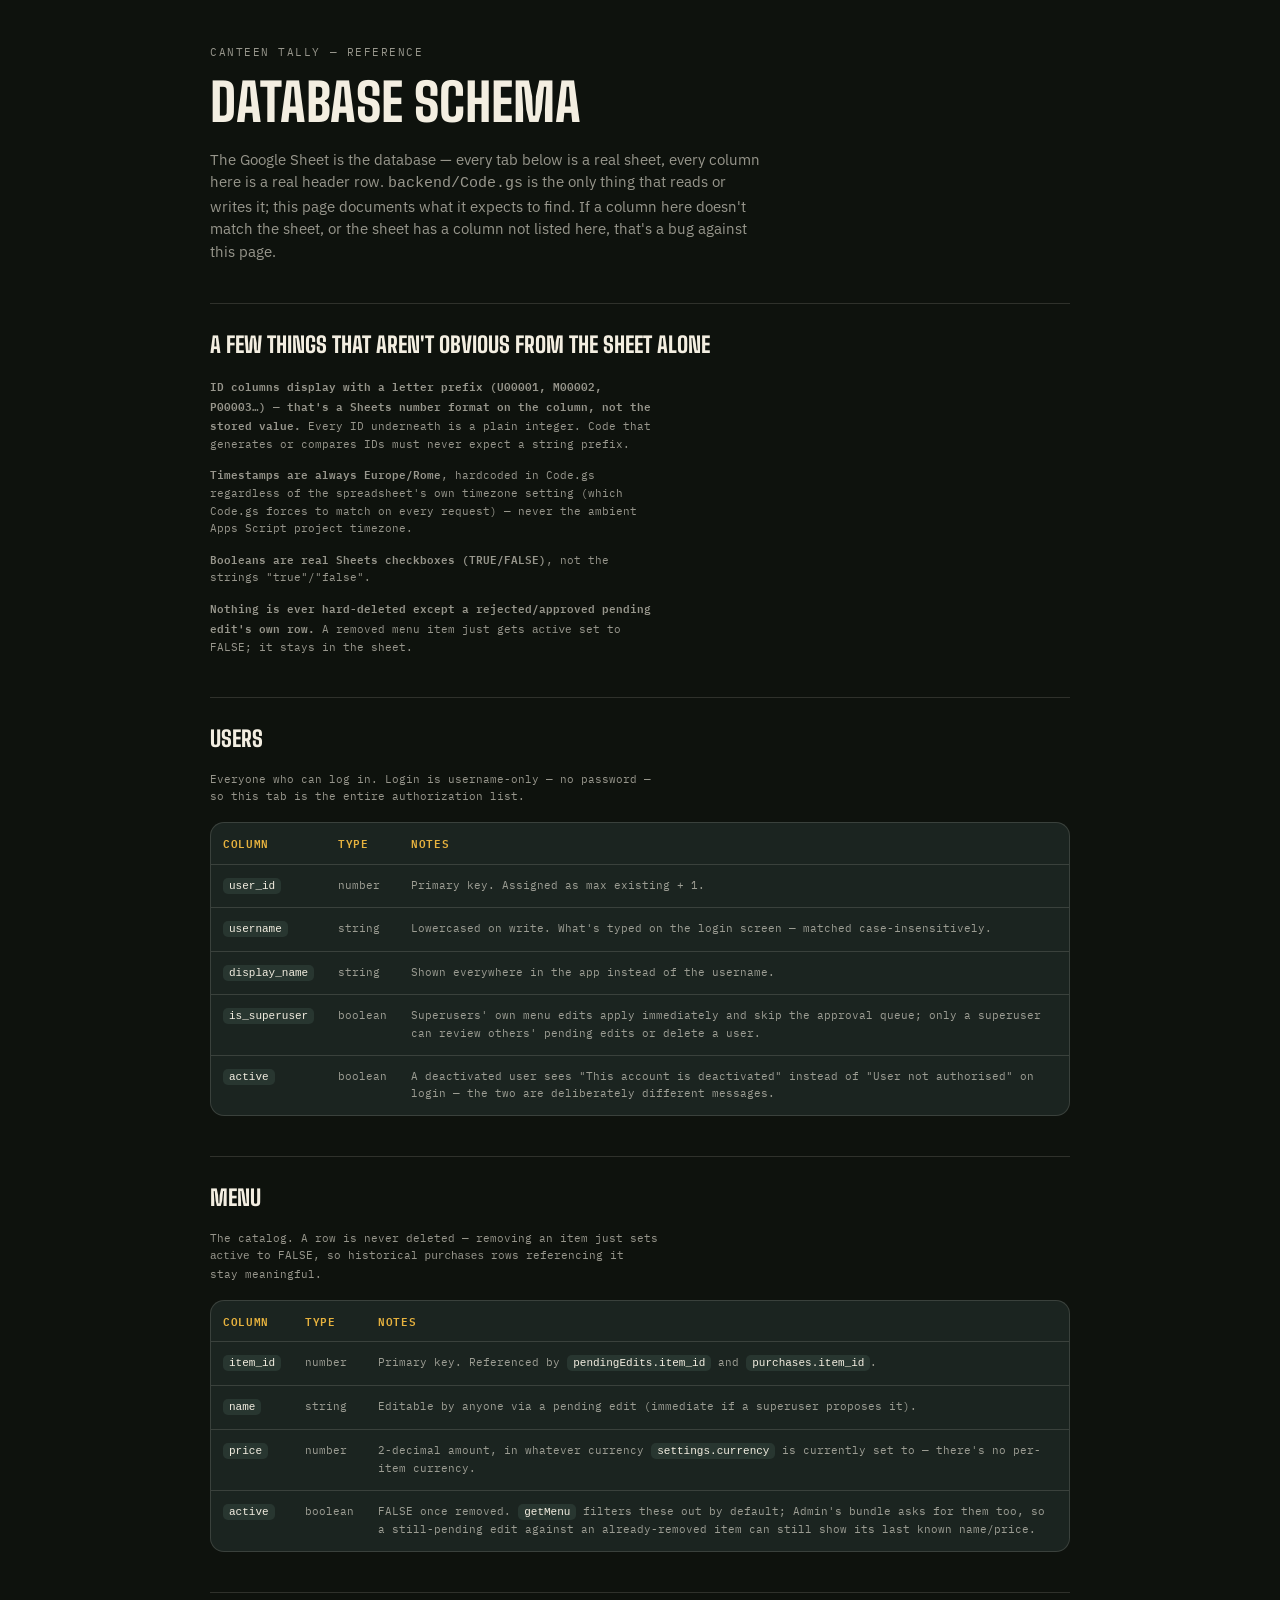
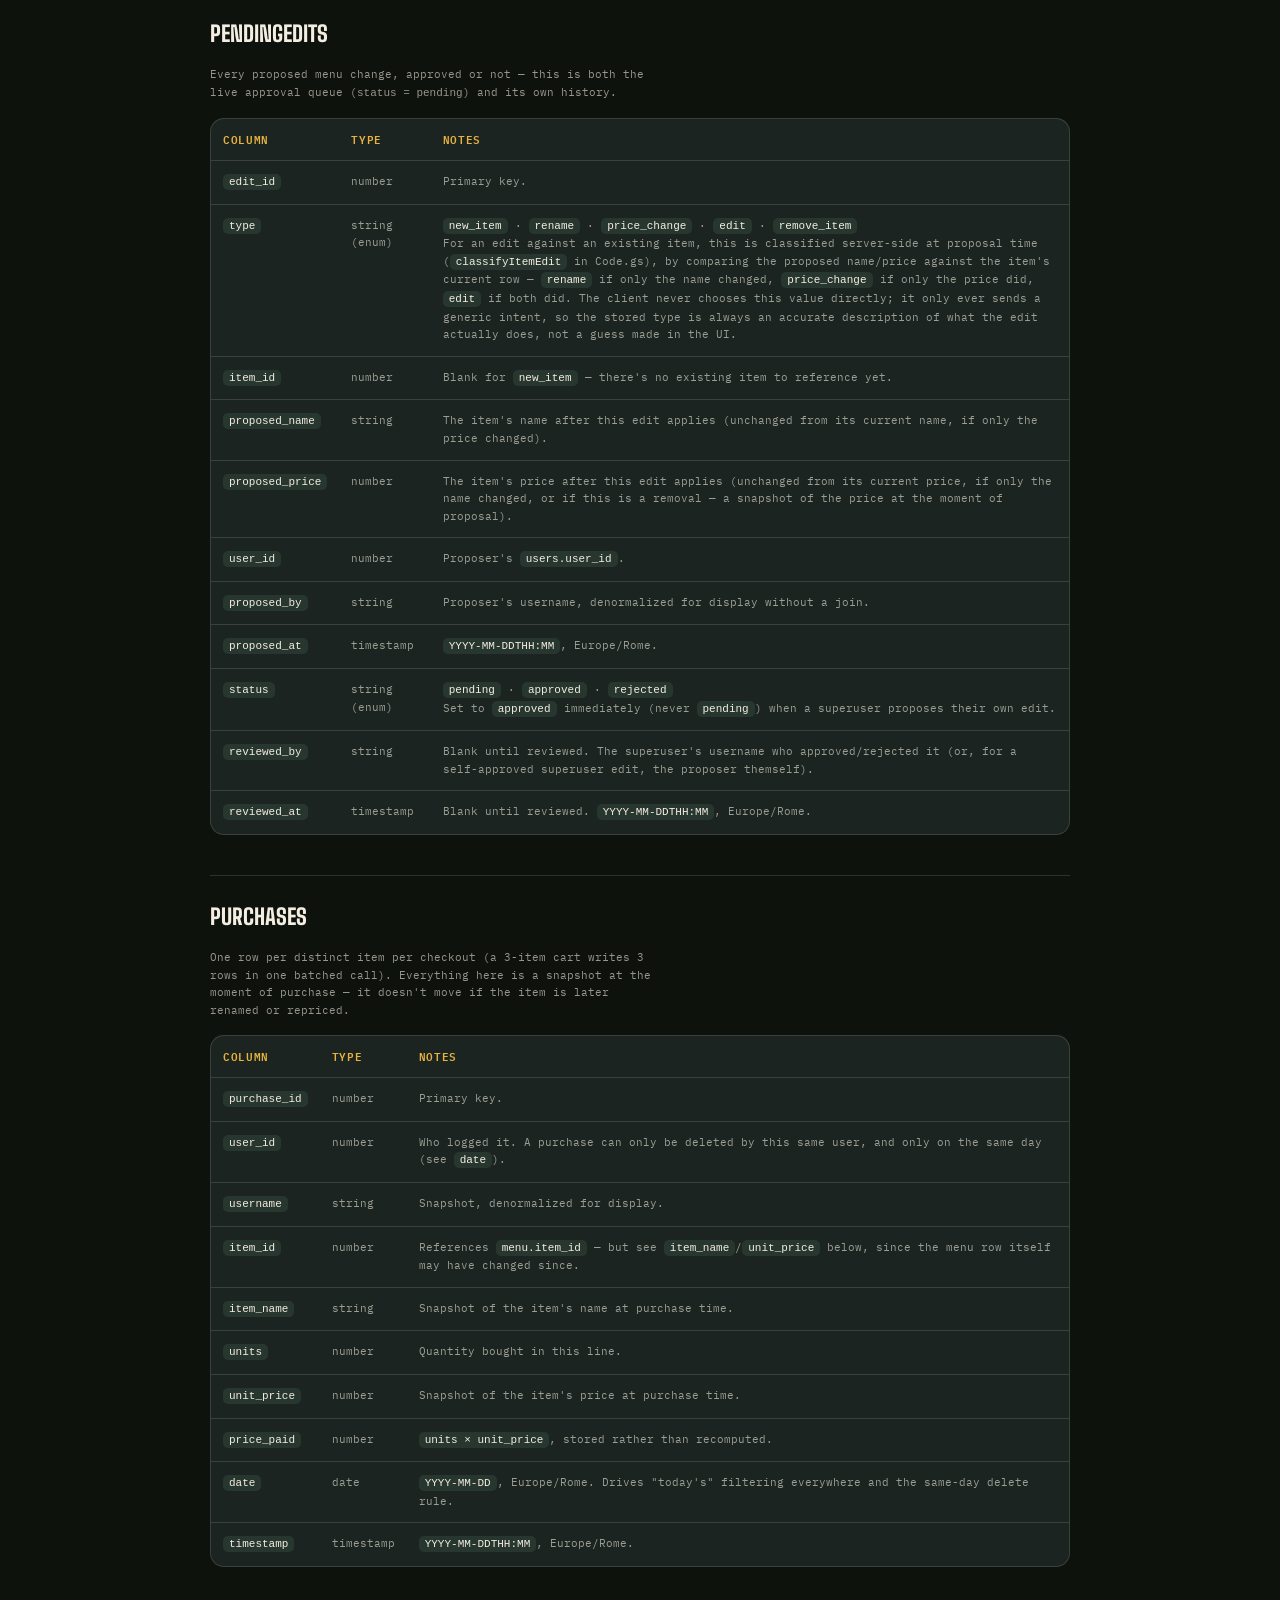
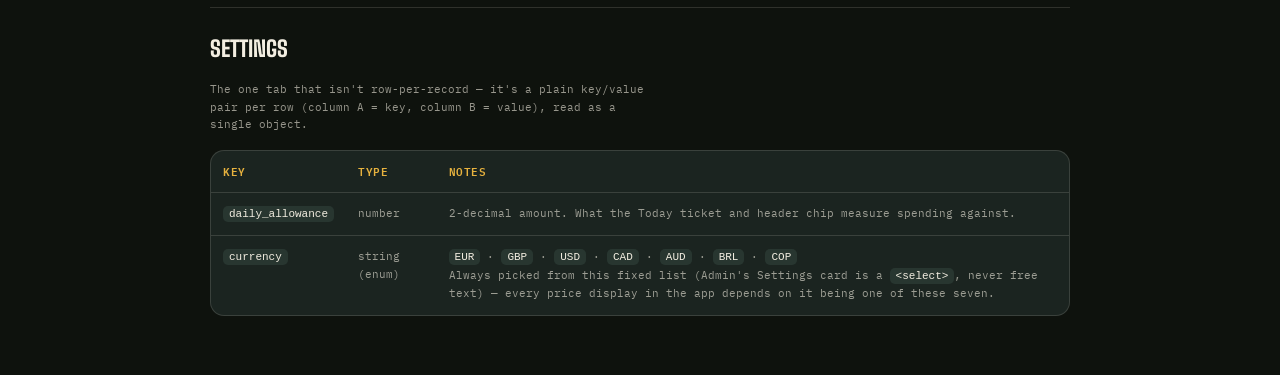
==== db-schema.html @ 147aad0f "Accurate edit type at the source, plain-text categories, DB schema doc The sheet's pendingEdits.type" ====
<!doctype html>
<html lang="en">
<head>
  <meta charset="utf-8" />
  <meta name="viewport" content="width=device-width, initial-scale=1" />
  <title>Canteen Tally — Database Schema</title>
  <link rel="stylesheet" href="css/tokens.css" />
  <link rel="stylesheet" href="css/base.css" />
  <link rel="stylesheet" href="css/components.css" />
  <link rel="stylesheet" href="css/layout.css" />
  <link rel="stylesheet" href="css/styleguide.css" />
</head>
<body>
  <main class="sg-page">

    <div class="sg-intro">
      <span class="sg-eyebrow">Canteen Tally — reference</span>
      <h1>Database schema</h1>
      <p>
        The Google Sheet is the database — every tab below is a real sheet, every column here is a
        real header row. <code>backend/Code.gs</code> is the only thing that reads or writes it; this
        page documents what it expects to find. If a column here doesn't match the sheet, or the sheet
        has a column not listed here, that's a bug against this page.
      </p>
    </div>

    <section class="sg-section">
      <h2 class="sg-section__title">A few things that aren't obvious from the sheet alone</h2>
      <div class="sg-block">
        <p class="sg-block__note">
          <strong>ID columns display with a letter prefix (U00001, M00002, P00003…) — that's a Sheets
          number format on the column, not the stored value.</strong> Every ID underneath is a plain
          integer. Code that generates or compares IDs must never expect a string prefix.
        </p>
        <p class="sg-block__note">
          <strong>Timestamps are always Europe/Rome</strong>, hardcoded in Code.gs regardless of the
          spreadsheet's own timezone setting (which Code.gs forces to match on every request) — never
          the ambient Apps Script project timezone.
        </p>
        <p class="sg-block__note">
          <strong>Booleans are real Sheets checkboxes (TRUE/FALSE)</strong>, not the strings "true"/"false".
        </p>
        <p class="sg-block__note">
          <strong>Nothing is ever hard-deleted except a rejected/approved pending edit's own row.</strong>
          A removed menu item just gets <code>active</code> set to FALSE; it stays in the sheet.
        </p>
      </div>
    </section>

    <!-- ===================== USERS ===================== -->
    <section class="sg-section">
      <h2 class="sg-section__title">users</h2>
      <p class="sg-block__note">Everyone who can log in. Login is username-only — no password — so this tab is the entire authorization list.</p>
      <div class="sg-demo sg-demo--flush">
        <table class="sg-table">
          <thead>
            <tr><th>Column</th><th>Type</th><th>Notes</th></tr>
          </thead>
          <tbody>
            <tr><td><code>user_id</code></td><td>number</td><td>Primary key. Assigned as max existing + 1.</td></tr>
            <tr><td><code>username</code></td><td>string</td><td>Lowercased on write. What's typed on the login screen — matched case-insensitively.</td></tr>
            <tr><td><code>display_name</code></td><td>string</td><td>Shown everywhere in the app instead of the username.</td></tr>
            <tr><td><code>is_superuser</code></td><td>boolean</td><td>Superusers' own menu edits apply immediately and skip the approval queue; only a superuser can review others' pending edits or delete a user.</td></tr>
            <tr><td><code>active</code></td><td>boolean</td><td>A deactivated user sees "This account is deactivated" instead of "User not authorised" on login — the two are deliberately different messages.</td></tr>
          </tbody>
        </table>
      </div>
    </section>

    <!-- ===================== MENU ===================== -->
    <section class="sg-section">
      <h2 class="sg-section__title">menu</h2>
      <p class="sg-block__note">The catalog. A row is never deleted — removing an item just sets <code>active</code> to FALSE, so historical <code>purchases</code> rows referencing it stay meaningful.</p>
      <div class="sg-demo sg-demo--flush">
        <table class="sg-table">
          <thead>
            <tr><th>Column</th><th>Type</th><th>Notes</th></tr>
          </thead>
          <tbody>
            <tr><td><code>item_id</code></td><td>number</td><td>Primary key. Referenced by <code>pendingEdits.item_id</code> and <code>purchases.item_id</code>.</td></tr>
            <tr><td><code>name</code></td><td>string</td><td>Editable by anyone via a pending edit (immediate if a superuser proposes it).</td></tr>
            <tr><td><code>price</code></td><td>number</td><td>2-decimal amount, in whatever currency <code>settings.currency</code> is currently set to — there's no per-item currency.</td></tr>
            <tr><td><code>active</code></td><td>boolean</td><td>FALSE once removed. <code>getMenu</code> filters these out by default; Admin's bundle asks for them too, so a still-pending edit against an already-removed item can still show its last known name/price.</td></tr>
          </tbody>
        </table>
      </div>
    </section>

    <!-- ===================== PENDING EDITS ===================== -->
    <section class="sg-section">
      <h2 class="sg-section__title">pendingEdits</h2>
      <p class="sg-block__note">Every proposed menu change, approved or not — this is both the live approval queue (<code>status = pending</code>) and its own history.</p>
      <div class="sg-demo sg-demo--flush">
        <table class="sg-table">
          <thead>
            <tr><th>Column</th><th>Type</th><th>Notes</th></tr>
          </thead>
          <tbody>
            <tr><td><code>edit_id</code></td><td>number</td><td>Primary key.</td></tr>
            <tr>
              <td><code>type</code></td><td>string (enum)</td>
              <td>
                <code>new_item</code> · <code>rename</code> · <code>price_change</code> · <code>edit</code> · <code>remove_item</code><br>
                For an edit against an existing item, this is classified server-side at proposal time
                (<code>classifyItemEdit</code> in Code.gs), by comparing the proposed name/price against
                the item's current row — <code>rename</code> if only the name changed, <code>price_change</code>
                if only the price did, <code>edit</code> if both did. The client never chooses this value
                directly; it only ever sends a generic intent, so the stored type is always an accurate
                description of what the edit actually does, not a guess made in the UI.
              </td>
            </tr>
            <tr><td><code>item_id</code></td><td>number</td><td>Blank for <code>new_item</code> — there's no existing item to reference yet.</td></tr>
            <tr><td><code>proposed_name</code></td><td>string</td><td>The item's name after this edit applies (unchanged from its current name, if only the price changed).</td></tr>
            <tr><td><code>proposed_price</code></td><td>number</td><td>The item's price after this edit applies (unchanged from its current price, if only the name changed, or if this is a removal — a snapshot of the price at the moment of proposal).</td></tr>
            <tr><td><code>user_id</code></td><td>number</td><td>Proposer's <code>users.user_id</code>.</td></tr>
            <tr><td><code>proposed_by</code></td><td>string</td><td>Proposer's username, denormalized for display without a join.</td></tr>
            <tr><td><code>proposed_at</code></td><td>timestamp</td><td><code>YYYY-MM-DDTHH:MM</code>, Europe/Rome.</td></tr>
            <tr>
              <td><code>status</code></td><td>string (enum)</td>
              <td><code>pending</code> · <code>approved</code> · <code>rejected</code><br>Set to <code>approved</code> immediately (never <code>pending</code>) when a superuser proposes their own edit.</td>
            </tr>
            <tr><td><code>reviewed_by</code></td><td>string</td><td>Blank until reviewed. The superuser's username who approved/rejected it (or, for a self-approved superuser edit, the proposer themself).</td></tr>
            <tr><td><code>reviewed_at</code></td><td>timestamp</td><td>Blank until reviewed. <code>YYYY-MM-DDTHH:MM</code>, Europe/Rome.</td></tr>
          </tbody>
        </table>
      </div>
    </section>

    <!-- ===================== PURCHASES ===================== -->
    <section class="sg-section">
      <h2 class="sg-section__title">purchases</h2>
      <p class="sg-block__note">One row per distinct item per checkout (a 3-item cart writes 3 rows in one batched call). Everything here is a snapshot at the moment of purchase — it doesn't move if the item is later renamed or repriced.</p>
      <div class="sg-demo sg-demo--flush">
        <table class="sg-table">
          <thead>
            <tr><th>Column</th><th>Type</th><th>Notes</th></tr>
          </thead>
          <tbody>
            <tr><td><code>purchase_id</code></td><td>number</td><td>Primary key.</td></tr>
            <tr><td><code>user_id</code></td><td>number</td><td>Who logged it. A purchase can only be deleted by this same user, and only on the same day (see <code>date</code>).</td></tr>
            <tr><td><code>username</code></td><td>string</td><td>Snapshot, denormalized for display.</td></tr>
            <tr><td><code>item_id</code></td><td>number</td><td>References <code>menu.item_id</code> — but see <code>item_name</code>/<code>unit_price</code> below, since the menu row itself may have changed since.</td></tr>
            <tr><td><code>item_name</code></td><td>string</td><td>Snapshot of the item's name at purchase time.</td></tr>
            <tr><td><code>units</code></td><td>number</td><td>Quantity bought in this line.</td></tr>
            <tr><td><code>unit_price</code></td><td>number</td><td>Snapshot of the item's price at purchase time.</td></tr>
            <tr><td><code>price_paid</code></td><td>number</td><td><code>units × unit_price</code>, stored rather than recomputed.</td></tr>
            <tr><td><code>date</code></td><td>date</td><td><code>YYYY-MM-DD</code>, Europe/Rome. Drives "today's" filtering everywhere and the same-day delete rule.</td></tr>
            <tr><td><code>timestamp</code></td><td>timestamp</td><td><code>YYYY-MM-DDTHH:MM</code>, Europe/Rome.</td></tr>
          </tbody>
        </table>
      </div>
    </section>

    <!-- ===================== SETTINGS ===================== -->
    <section class="sg-section">
      <h2 class="sg-section__title">settings</h2>
      <p class="sg-block__note">The one tab that isn't row-per-record — it's a plain key/value pair per row (column A = key, column B = value), read as a single object.</p>
      <div class="sg-demo sg-demo--flush">
        <table class="sg-table">
          <thead>
            <tr><th>Key</th><th>Type</th><th>Notes</th></tr>
          </thead>
          <tbody>
            <tr><td><code>daily_allowance</code></td><td>number</td><td>2-decimal amount. What the Today ticket and header chip measure spending against.</td></tr>
            <tr>
              <td><code>currency</code></td><td>string (enum)</td>
              <td><code>EUR</code> · <code>GBP</code> · <code>USD</code> · <code>CAD</code> · <code>AUD</code> · <code>BRL</code> · <code>COP</code><br>Always picked from this fixed list (Admin's Settings card is a <code>&lt;select&gt;</code>, never free text) — every price display in the app depends on it being one of these seven.</td>
            </tr>
          </tbody>
        </table>
      </div>
    </section>

  </main>
</body>
</html>
---- css/tokens.css ----
/* ==========================================================================
   Design tokens — "canteen board" style direction.
   Every color, type role and spacing step used anywhere in the app is
   defined once here. Components consume tokens; they never hardcode values.
   ========================================================================== */

@font-face {
  font-family: "Big Shoulders";
  font-style: normal;
  font-weight: 800;
  font-display: swap;
  src: url("../assets/fonts/big-shoulders-800.woff2") format("woff2");
}

@font-face {
  font-family: "IBM Plex Sans";
  font-style: normal;
  font-weight: 400 700;
  font-display: swap;
  src: url("../assets/fonts/ibm-plex-sans-var.woff2") format("woff2");
}

@font-face {
  font-family: "IBM Plex Mono";
  font-style: normal;
  font-weight: 400;
  font-display: swap;
  src: url("../assets/fonts/ibm-plex-mono-400.woff2") format("woff2");
}

@font-face {
  font-family: "IBM Plex Mono";
  font-style: normal;
  font-weight: 500;
  font-display: swap;
  src: url("../assets/fonts/ibm-plex-mono-500.woff2") format("woff2");
}

@font-face {
  font-family: "IBM Plex Mono";
  font-style: normal;
  font-weight: 600;
  font-display: swap;
  src: url("../assets/fonts/ibm-plex-mono-600.woff2") format("woff2");
}

:root {
  /* ---- color: ground ---- */
  --color-backdrop: #0e120d;
  --color-ink: #1b2420;
  --color-ink-2: #212c26;
  --color-ink-3: #283630;
  --color-paper: #f3eee1;
  --color-paper-2: #e7dfcb;

  /* ---- color: accents ---- */
  --color-paprika: #d2622c;
  --color-paprika-strong: #e27a45;
  --color-mustard: #e7b23e;

  /* ---- color: semantic (state), independent of the brand accent ---- */
  --color-safe: #6f9962;
  --color-safe-strong: #86b476;
  --color-warning: #e7b23e;
  --color-critical: #c1402f;
  --color-critical-strong: #d75948;

  /* ---- color: text ---- */
  --color-text-hi: var(--color-paper);
  --color-text-lo: rgba(243, 238, 225, 0.6);
  --color-text-ink: #22291f;
  --color-text-ink-lo: rgba(34, 41, 31, 0.62);

  /* ---- color: lines ---- */
  --color-line: rgba(243, 238, 225, 0.14);
  --color-line-strong: rgba(243, 238, 225, 0.26);
  --color-line-ink: rgba(34, 41, 31, 0.22);

  /* ---- type ---- */
  --font-display: "Big Shoulders", "Arial Narrow", sans-serif;
  --font-body: "IBM Plex Sans", -apple-system, BlinkMacSystemFont, sans-serif;
  --font-mono: "IBM Plex Mono", "Courier New", monospace;

  --text-2xs: 11px;
  --text-xs: 12.5px;
  --text-sm: 13.5px;
  --text-base: 15px;
  --text-lg: 18px;
  --text-xl: 22px;
  --text-2xl: 32px;
  --text-3xl: clamp(40px, 11vw, 52px);

  /* ---- spacing ---- */
  --space-1: 4px;
  --space-2: 8px;
  --space-3: 12px;
  --space-4: 16px;
  --space-5: 20px;
  --space-6: 24px;
  --space-7: 32px;
  --space-8: 40px;

  /* ---- radius ---- */
  --radius-sm: 10px;
  --radius-md: 14px;
  --radius-lg: 20px;
  --radius-pill: 999px;

  /* ---- shadow ---- */
  --shadow-card: 0 14px 30px -18px rgba(0, 0, 0, 0.6);
  --shadow-sheet: 0 -12px 30px -12px rgba(0, 0, 0, 0.55);

  /* ---- motion ---- */
  --ease-standard: cubic-bezier(0.2, 0.7, 0.3, 1);
  --duration-fast: 120ms;
  --duration-base: 180ms;
}

@media (prefers-reduced-motion: reduce) {
  :root {
    --duration-fast: 0ms;
    --duration-base: 0ms;
  }
}
---- css/base.css ----
/* ==========================================================================
   Base — resets and element defaults. No component-specific rules here.
   ========================================================================== */

*,
*::before,
*::after {
  box-sizing: border-box;
}

html,
body {
  margin: 0;
  padding: 0;
}

html {
  -webkit-text-size-adjust: 100%;
}

body {
  background: var(--color-backdrop);
  color: var(--color-text-hi);
  font-family: var(--font-body);
  font-size: var(--text-base);
  line-height: 1.5;
  /* No min-height here on purpose: #app is display:contents (see
     layout.css), so .app-shell is body's real flex child and already sets
     its own explicit 100svh. A min-height on body too — especially the
     old min-height:100vh this used to be — is redundant at best and a
     real bug at worst: plain vh is the LARGEST possible viewport (chrome
     hidden), so that floor made body taller than the visible area
     whenever the browser's address bar was showing, which is exactly
     what let the whole page scroll regardless of how .app-shell itself
     was sized. */
  overscroll-behavior-y: contain;
}

h1,
h2,
h3,
p,
ul,
ol,
figure {
  margin: 0;
}

ul,
ol {
  padding: 0;
  list-style: none;
}

button {
  font: inherit;
  color: inherit;
  background: none;
  border: none;
  padding: 0;
  cursor: pointer;
}

input,
select,
textarea {
  font: inherit;
  color: inherit;
}

a {
  color: inherit;
  text-decoration: none;
}

img,
svg {
  display: block;
  max-width: 100%;
}

:focus-visible {
  outline: 2px solid var(--color-mustard);
  outline-offset: 2px;
}

::selection {
  background: var(--color-paprika);
  color: var(--color-paper);
}

.u-tabular {
  font-variant-numeric: tabular-nums;
}

.u-push-right {
  margin-left: auto;
}

.u-visually-hidden {
  position: absolute;
  width: 1px;
  height: 1px;
  padding: 0;
  margin: -1px;
  overflow: hidden;
  clip: rect(0, 0, 0, 0);
  white-space: nowrap;
  border: 0;
}
---- css/components.css ----
/* ==========================================================================
   Components — the only place visual styling for reusable UI pieces lives.
   Every element on every screen is built from what's declared here.
   Naming: block / block__element / block--modifier (BEM-ish).
   ========================================================================== */

/* ---------------------------------------------------------------------- *
 * Buttons
 *
 * .btn is the base. Pick exactly one visual modifier:
 *   .btn--primary    solid paprika  — the one commit action per screen
 *   .btn--outline    outline, neutral — secondary action
 *   .btn--safe       outline sage   — approve / confirm-positive
 *   .btn--critical   outline rust   — reject / destructive
 * Size modifiers: .btn--block (full width), .btn--sm (compact / inline)
 * .btn--icon is the small circular icon-only button (e.g. propose-edit pencil)
 * ---------------------------------------------------------------------- */

.btn {
  display: inline-flex;
  align-items: center;
  justify-content: center;
  gap: var(--space-2);
  font-family: var(--font-body);
  font-weight: 600;
  font-size: var(--text-sm);
  letter-spacing: 0.01em;
  padding: 10px 18px;
  border-radius: var(--radius-pill);
  border: 1.5px solid transparent;
  transition: background var(--duration-fast) var(--ease-standard),
    border-color var(--duration-fast) var(--ease-standard),
    color var(--duration-fast) var(--ease-standard),
    transform var(--duration-fast) var(--ease-standard);
  -webkit-tap-highlight-color: transparent;
  touch-action: manipulation;
}

.btn:active {
  transform: scale(0.97);
}

.btn:disabled {
  opacity: 0.4;
  cursor: not-allowed;
  transform: none;
}

.btn--block {
  display: flex;
  width: 100%;
  padding: 14px;
  font-size: var(--text-base);
}

.btn--sm {
  padding: 8px 14px;
  font-size: var(--text-xs);
}

.btn--primary {
  background: var(--color-paprika);
  color: var(--color-paper);
}
.btn--primary:hover {
  background: var(--color-paprika-strong);
}

.btn--outline {
  background: transparent;
  border-color: var(--color-line-strong);
  color: var(--color-text-hi);
}
.btn--outline:hover {
  border-color: var(--color-text-hi);
}

.btn--safe {
  background: transparent;
  border-color: var(--color-safe);
  color: var(--color-safe-strong);
}
.btn--safe:hover {
  background: var(--color-safe);
  color: var(--color-ink);
}

.btn--critical {
  background: transparent;
  border-color: var(--color-critical);
  color: var(--color-critical-strong);
}
.btn--critical:hover {
  background: var(--color-critical);
  color: var(--color-paper);
}

.btn--icon {
  width: 30px;
  height: 30px;
  padding: 0;
  border-radius: 50%;
  border: 1px solid var(--color-line-strong);
  color: var(--color-text-lo);
  flex-shrink: 0;
}
.btn--icon:hover {
  color: var(--color-text-hi);
  border-color: var(--color-text-hi);
}

.btn--icon--critical {
  color: var(--color-critical-strong);
  border-color: var(--color-critical);
}
.btn--icon--critical:hover {
  background: var(--color-critical);
  color: var(--color-paper);
}

/* ---------------------------------------------------------------------- *
 * Badges / chips — small state labels, never used as the accent color.
 * .badge--pending   dashed paprika  — a queued, unapproved change
 * .badge--superuser mustard text    — marks the superuser in a list
 * .badge--muted     neutral         — inactive / disabled item
 * ---------------------------------------------------------------------- */

.badge {
  display: inline-flex;
  align-items: center;
  gap: 4px;
  font-family: var(--font-mono);
  font-size: var(--text-2xs);
  letter-spacing: 0.06em;
  text-transform: uppercase;
  padding: 3px 9px;
  border-radius: var(--radius-pill);
  white-space: nowrap;
}

.badge--pending {
  border: 1px dashed var(--color-paprika);
  color: var(--color-paprika-strong);
}

.badge--superuser {
  background: rgba(231, 178, 62, 0.14);
  color: var(--color-mustard);
}

/* pill used for the logged-in user's name in the header */
.chip {
  font-family: var(--font-mono);
  font-size: var(--text-2xs);
  letter-spacing: 0.06em;
  background: var(--color-ink-3);
  border: 1px solid var(--color-line);
  color: var(--color-text-hi);
  padding: 5px 11px;
  border-radius: var(--radius-pill);
}

/* header's remaining-budget chip, same safe/warning/over states as the
   ticket and the gauge */
.chip--warning {
  border-color: var(--color-warning);
  color: var(--color-warning);
}

.chip--critical {
  border-color: var(--color-critical);
  color: var(--color-critical-strong);
}

/* ---------------------------------------------------------------------- *
 * Eyebrow / section label — small uppercase mono label above a group
 * ---------------------------------------------------------------------- */

.section-divider {
  display: flex;
  align-items: center;
  gap: var(--space-3);
}

.section-divider__tag {
  font-family: var(--font-display);
  font-weight: 800;
  font-size: var(--text-xs);
  letter-spacing: 0.04em;
  text-transform: uppercase;
  color: var(--color-mustard);
  white-space: nowrap;
}

.section-divider__rule {
  flex: 1;
  height: 1px;
  background: var(--color-line);
}

/* ---------------------------------------------------------------------- *
 * Ticket — the day's budget summary. Appears once per screen, top of Today.
 * ---------------------------------------------------------------------- */

.ticket {
  background: var(--color-paper);
  color: var(--color-text-ink);
  border-radius: var(--radius-md);
  padding: 20px 18px 18px;
  display: flex;
  flex-direction: column;
  gap: var(--space-4);
  box-shadow: var(--shadow-card);
}

.ticket__remaining-label {
  font-family: var(--font-mono);
  font-size: var(--text-2xs);
  letter-spacing: 0.12em;
  text-transform: uppercase;
  color: var(--color-text-ink-lo);
}

.ticket__remaining {
  font-family: var(--font-mono);
  font-weight: 600;
  font-size: var(--text-3xl);
  letter-spacing: -0.01em;
  line-height: 1;
}

.ticket__remaining--warning {
  color: var(--color-warning);
}

.ticket__remaining--critical {
  color: var(--color-critical);
}

.ticket__perforation {
  position: relative;
  height: 1px;
  border-top: 2px dashed var(--color-line-ink);
  margin: 0 -18px;
}

.ticket__perforation::before,
.ticket__perforation::after {
  content: "";
  position: absolute;
  top: -7px;
  width: 14px;
  height: 14px;
  background: var(--color-backdrop);
  border-radius: 50%;
}
.ticket__perforation::before {
  left: -7px;
}
.ticket__perforation::after {
  right: -7px;
}

.ticket__gauge-caption {
  font-family: var(--font-mono);
  font-size: var(--text-xs);
  color: var(--color-text-ink-lo);
}

.ticket__gauge-caption strong {
  color: var(--color-text-ink);
  font-weight: 600;
}

/* ---------------------------------------------------------------------- *
 * Gauge — the spend progress bar. Reused standalone (styleguide) and
 * inside .ticket. Fill color communicates state; it is not the brand accent.
 * ---------------------------------------------------------------------- */

.gauge {
  display: flex;
  flex-direction: column;
  gap: var(--space-2);
}

.gauge__track {
  position: relative;
  height: 10px;
  border-radius: 6px;
  background: rgba(34, 41, 31, 0.12);
  overflow: hidden;
}

.gauge__track--on-dark {
  background: rgba(243, 238, 225, 0.1);
}

.gauge__fill {
  position: absolute;
  inset: 0 auto 0 0;
  border-radius: 6px;
  background: var(--color-safe);
  transition: width var(--duration-base) var(--ease-standard);
}

.gauge__fill--warning {
  background: var(--color-warning);
}

.gauge__fill--over {
  background: var(--color-critical);
}

.gauge__marks {
  display: flex;
  justify-content: space-between;
  font-family: var(--font-mono);
  font-size: 10px;
  color: var(--color-text-ink-lo);
}

/* ---------------------------------------------------------------------- *
 * Rows — the shared list-row pattern used for purchases, menu items and
 * approval entries. A row is a flex line inside a .rows group.
 * ---------------------------------------------------------------------- */

.rows {
  display: flex;
  flex-direction: column;
  gap: 1px;
  background: var(--color-line);
  border-radius: var(--radius-md);
  overflow: hidden;
}

.row {
  background: var(--color-ink-2);
  padding: 12px 13px;
  display: flex;
  align-items: center;
  gap: var(--space-3);
}

.row__title {
  flex: 1;
  min-width: 0;
  font-size: var(--text-sm);
  font-weight: 500;
  white-space: nowrap;
  overflow: hidden;
  text-overflow: ellipsis;
}

.row__meta {
  font-family: var(--font-mono);
  font-size: var(--text-2xs);
  color: var(--color-text-lo);
}

.row__price {
  font-family: var(--font-mono);
  font-size: var(--text-sm);
  font-variant-numeric: tabular-nums;
  color: var(--color-text-hi);
  min-width: 54px;
  text-align: right;
  white-space: nowrap;
}

/* Stacked title + subtitle inside a .row, e.g. a new-item proposal with
   who asked for it underneath the name. */
.row__title-group {
  display: flex;
  flex-direction: column;
  gap: 2px;
  flex: 1;
  min-width: 0;
}

.row__proposer {
  font-family: var(--font-mono);
  font-size: 10.5px;
  color: var(--color-paprika-strong);
}

/* The old value in a proposed price change — struck through, next to the
   new one, so "what did this used to cost" is never a guess. */
.row__price-was {
  color: var(--color-text-lo);
  text-decoration: line-through;
  margin-right: 6px;
}

/* Summary line inside the Menu tab's inline review sheet and the Admin
   approval list — item name and its price (or price diff) on one row.
   The category itself isn't shown here: the review sheet's title already
   is the category, and the approval list folds it into "X proposes"
   above instead of repeating it as a second label. */
.edit-summary {
  display: flex;
  align-items: center;
  justify-content: space-between;
  gap: var(--space-3);
}

.row--tappable {
  cursor: pointer;
  transition: background var(--duration-fast) var(--ease-standard);
}
.row--tappable:hover,
.row--tappable:active {
  background: var(--color-ink-3);
}

.row--selected {
  background: rgba(210, 98, 44, 0.14);
  box-shadow: inset 3px 0 0 var(--color-paprika);
}

/* ---------------------------------------------------------------------- *
 * Approval row — a pending edit awaiting a superuser's decision (Admin).
 * ---------------------------------------------------------------------- */

.approval-row {
  background: var(--color-ink-3);
  border-radius: var(--radius-md);
  padding: 12px 13px;
  display: flex;
  flex-direction: column;
  gap: var(--space-3);
}

.approval-row__who {
  font-family: var(--font-mono);
  font-size: 10.5px;
  letter-spacing: 0.05em;
  text-transform: uppercase;
  color: var(--color-text-lo);
}

/* The category, folded into the "X proposes" line (e.g. "MARCO PROPOSES
   NEW ITEM") instead of a separate badge — paprika so it still stands out
   against the muted proposer text around it. */
.approval-row__category {
  color: var(--color-paprika-strong);
}

.approval-row__diff {
  font-size: var(--text-sm);
  font-weight: 500;
}

.approval-row__actions {
  display: flex;
  gap: var(--space-2);
}

.approval-row__actions .btn {
  flex: 1;
}

/* ---------------------------------------------------------------------- *
 * Quantity — the stepper inside the cart sheet, and the small count badge
 * on a menu row that's already in the cart.
 * ---------------------------------------------------------------------- */

.qty-stepper {
  display: flex;
  align-items: center;
  gap: var(--space-3);
}

.qty-stepper__value {
  font-family: var(--font-mono);
  font-variant-numeric: tabular-nums;
  min-width: 16px;
  text-align: center;
}

.qty-badge {
  display: inline-flex;
  align-items: center;
  justify-content: center;
  min-width: 20px;
  height: 20px;
  padding: 0 6px;
  border-radius: var(--radius-pill);
  background: var(--color-paprika);
  color: var(--color-paper);
  font-family: var(--font-mono);
  font-size: 11px;
  font-weight: 600;
  flex-shrink: 0;
}

/* ---------------------------------------------------------------------- *
 * Cart dock — lives in the app shell as a sibling of .screen and .nav (see
 * app.js), never inside the scrolling screen content. That's what makes it
 * reachable without scrolling: it isn't "sticky within a long list", it's
 * structurally always at the bottom, just above the nav. Empty cart = an
 * empty dock, not a placeholder bar.
 * ---------------------------------------------------------------------- */

.cart-dock:empty {
  display: none;
}

/* Fixed overlay anchored to .app-shell, sitting directly above .nav —
   see the long comment on .screen in layout.css for why this is an
   absolute overlay and not a flex-flow sibling. */
.cart-dock {
  position: absolute;
  left: 0;
  right: 0;
  bottom: var(--nav-height);
  padding: 0 var(--space-4) var(--space-3);
}

.cart-bar {
  display: flex;
  align-items: center;
  gap: var(--space-3);
  background: var(--color-paprika);
  color: var(--color-paper);
  border-radius: var(--radius-pill);
  padding: 10px 10px 10px 18px;
  box-shadow: 0 16px 32px -12px rgba(0, 0, 0, 0.55);
}

.cart-bar__summary {
  flex: 1;
  min-width: 0;
  font-size: var(--text-xs);
  font-weight: 600;
  white-space: nowrap;
  overflow: hidden;
  text-overflow: ellipsis;
}

.cart-bar__summary .u-tabular {
  font-family: var(--font-mono);
}

.cart-bar .btn--primary {
  background: var(--color-ink);
}
.cart-bar .btn--primary:hover {
  background: var(--color-ink-3);
}

/* ---------------------------------------------------------------------- *
 * Sheet — bottom-anchored panel for the cart detail and the propose-edit
 * form. Slides up over the current screen; dismissed via backdrop or Close.
 * ---------------------------------------------------------------------- */

.sheet-backdrop {
  position: fixed;
  inset: 0;
  background: rgba(14, 18, 13, 0.6);
  display: flex;
  align-items: flex-end;
  justify-content: center;
  z-index: 40;
  animation: sheet-fade var(--duration-base) var(--ease-standard);
}

@keyframes sheet-fade {
  from {
    opacity: 0;
  }
  to {
    opacity: 1;
  }
}

.sheet {
  width: 100%;
  max-width: 480px;
  max-height: 85vh;
  overflow-y: auto;
  background: var(--color-ink);
  border-radius: var(--radius-lg) var(--radius-lg) 0 0;
  box-shadow: var(--shadow-sheet);
  padding: var(--space-5) var(--space-5) var(--space-7);
  display: flex;
  flex-direction: column;
  gap: var(--space-4);
  animation: sheet-up var(--duration-base) var(--ease-standard);
}

@keyframes sheet-up {
  from {
    transform: translateY(16px);
    opacity: 0;
  }
  to {
    transform: translateY(0);
    opacity: 1;
  }
}

/* .sheet has no transition of its own — while a drag is live, transform is
   set directly per pointermove and must track the finger with zero lag.
   .sheet--settling is added only for the two moments that DO animate: the
   snap back open, and sliding fully closed. Same split for the backdrop's
   opacity fade. */
.sheet--settling {
  transition: transform calc(var(--duration-base) * 1.3) var(--ease-standard);
}

.sheet-backdrop--settling {
  transition: opacity calc(var(--duration-base) * 1.3) var(--ease-standard);
}

/* Sized to a proper touch target (44px+) even though only a thin 36x4 bar
   is drawn — the padding is the drag surface, not the visual. This is a
   drag handle, not a button: it does nothing on a plain tap, only on a
   real drag (see attachSheetDrag in dom.js). touch-action:none stops the
   browser's own scroll/pull gestures from competing with the drag. */
.sheet__handle {
  display: block;
  width: 100%;
  padding: 14px 0 10px;
  margin: -14px 0 0;
  touch-action: none;
  cursor: grab;
}

.sheet__handle:active {
  cursor: grabbing;
}

.sheet__handle::before {
  content: "";
  display: block;
  width: 36px;
  height: 4px;
  margin: 0 auto;
  border-radius: var(--radius-pill);
  background: var(--color-line-strong);
  transition: background var(--duration-fast) var(--ease-standard);
}

.sheet__handle:hover::before {
  background: var(--color-text-lo);
}

.sheet__title-row {
  display: flex;
  align-items: center;
  justify-content: space-between;
  gap: var(--space-3);
}

.sheet__title {
  font-family: var(--font-display);
  font-weight: 800;
  font-size: var(--text-xl);
  text-transform: uppercase;
  letter-spacing: 0.01em;
}

.sheet__actions {
  display: flex;
  gap: var(--space-2);
  margin-top: var(--space-2);
}
.sheet__actions .btn {
  flex: 1;
}

/* ---------------------------------------------------------------------- *
 * Field — form controls. One look, everywhere (login, propose-edit, admin).
 * ---------------------------------------------------------------------- */

.field {
  display: flex;
  flex-direction: column;
  gap: var(--space-2);
}

.field__label {
  font-family: var(--font-mono);
  font-size: var(--text-2xs);
  letter-spacing: 0.08em;
  text-transform: uppercase;
  color: var(--color-text-lo);
}

.field__input {
  background: var(--color-ink-2);
  border: 1.5px solid var(--color-line-strong);
  border-radius: var(--radius-sm);
  padding: 12px 14px;
  color: var(--color-text-hi);
  font-size: var(--text-base);
}

/* The native select arrow ignores our padding and sits flush against the
   browser's own inset, which reads as "off" next to every other field's
   14px edge. Drawing the arrow ourselves puts it at the same 14px the left
   side uses, and frees the browser's default arrow (which can't be
   repositioned) entirely. */
select.field__input {
  appearance: none;
  -webkit-appearance: none;
  background-image: url("data:image/svg+xml,%3Csvg xmlns='http://www.w3.org/2000/svg' width='10' height='6' viewBox='0 0 10 6'%3E%3Cpath d='M1 1l4 4 4-4' fill='none' stroke='rgba(243,238,225,0.6)' stroke-width='1.5' stroke-linecap='round' stroke-linejoin='round'/%3E%3C/svg%3E");
  background-repeat: no-repeat;
  background-position: right 14px center;
  padding-right: 34px;
}

.field__input::placeholder {
  color: var(--color-text-lo);
}

.field__input:focus {
  border-color: var(--color-mustard);
  outline: none;
}

.field__hint {
  font-size: var(--text-xs);
  color: var(--color-text-lo);
}

.field__error {
  font-size: var(--text-xs);
  color: var(--color-critical-strong);
}

/* switch used in Admin for is_superuser / active toggles */
.switch {
  position: relative;
  display: inline-flex;
  align-items: center;
  width: 40px;
  height: 24px;
  border-radius: var(--radius-pill);
  background: var(--color-ink-3);
  border: 1px solid var(--color-line-strong);
  flex-shrink: 0;
  transition: background var(--duration-fast) var(--ease-standard);
}

.switch::after {
  content: "";
  position: absolute;
  top: 2px;
  left: 2px;
  width: 18px;
  height: 18px;
  border-radius: 50%;
  background: var(--color-text-lo);
  transition: transform var(--duration-fast) var(--ease-standard),
    background var(--duration-fast) var(--ease-standard);
}

.switch--on {
  background: rgba(111, 153, 98, 0.25);
  border-color: var(--color-safe);
}
.switch--on::after {
  transform: translateX(16px);
  background: var(--color-safe-strong);
}

.switch:disabled {
  opacity: 0.4;
  cursor: not-allowed;
}

/* ---------------------------------------------------------------------- *
 * User row — one friend's admin controls (Admin > Users). Two lines:
 * identity on top, labeled toggles below, since a single .row line is too
 * cramped for a name plus two switches on a phone width.
 * ---------------------------------------------------------------------- */

.user-row {
  display: flex;
  flex-direction: column;
  gap: var(--space-3);
  background: var(--color-ink-3);
  border-radius: var(--radius-sm);
  padding: var(--space-3);
}

.user-row__name {
  display: flex;
  align-items: center;
  gap: var(--space-2);
  font-size: var(--text-sm);
  font-weight: 600;
}

.user-row__toggles {
  display: flex;
  gap: var(--space-6);
}

.toggle-row {
  display: flex;
  align-items: center;
  gap: var(--space-2);
}

.toggle-row__label {
  font-family: var(--font-mono);
  font-size: var(--text-2xs);
  letter-spacing: 0.06em;
  text-transform: uppercase;
  color: var(--color-text-lo);
}

/* ---------------------------------------------------------------------- *
 * Card — generic surface for Admin sections (Users list, Settings form).
 * ---------------------------------------------------------------------- */

.card {
  background: var(--color-ink-2);
  border: 1px solid var(--color-line);
  border-radius: var(--radius-md);
  padding: var(--space-4);
  display: flex;
  flex-direction: column;
  gap: var(--space-4);
}

.card__title {
  font-family: var(--font-display);
  font-weight: 800;
  font-size: var(--text-lg);
  text-transform: uppercase;
  letter-spacing: 0.01em;
}

/* ---------------------------------------------------------------------- *
 * Empty state — used wherever a list has nothing in it yet.
 * ---------------------------------------------------------------------- */

.empty {
  padding: var(--space-6) var(--space-4);
  text-align: center;
  color: var(--color-text-lo);
  font-size: var(--text-sm);
}

/* ---------------------------------------------------------------------- *
 * Toast — brief confirmation after an action (purchase logged, edit sent).
 * ---------------------------------------------------------------------- */

.toast {
  position: fixed;
  left: 50%;
  bottom: calc(var(--nav-height, 64px) + var(--space-4));
  transform: translateX(-50%);
  background: var(--color-ink);
  border: 1px solid var(--color-line-strong);
  color: var(--color-text-hi);
  font-size: var(--text-sm);
  font-weight: 500;
  padding: 12px 20px;
  border-radius: var(--radius-pill);
  box-shadow: var(--shadow-card);
  z-index: 60;
  animation: toast-in var(--duration-base) var(--ease-standard);
}

@keyframes toast-in {
  from {
    opacity: 0;
    transform: translate(-50%, 8px);
  }
  to {
    opacity: 1;
    transform: translate(-50%, 0);
  }
}
---- css/layout.css ----
/* ==========================================================================
   Layout — page shell and screen scaffolding. Mobile-first: the app is a
   single column that fills the viewport; on wider screens it stays phone-
   width and centers, since this is designed to be used on a phone at lunch.
   ========================================================================== */

:root {
  --nav-height: 64px;
  --app-max-width: 480px;
}

body {
  display: flex;
  justify-content: center;
}

/* #app is just a mount point with no visual role of its own — without this,
   it's the real flex item of body (not .app-shell), and defaults to
   shrink-to-fit sizing, which silently caps .app-shell's width:100% to
   whatever narrow width its own content happened to need instead of the
   viewport. display:contents removes it from the box model so .app-shell
   becomes body's direct flex child, as intended. */
#app {
  display: contents;
}

/* Fixed to exactly the viewport height (not min-height) and clipped, so
   the header and nav can never scroll out of view — .screen is the only
   region that scrolls, no matter how long its content gets.
   svh (small viewport height — the height WITH mobile browser chrome
   visible), not dvh (dynamic — recomputed as chrome shows/hides): dvh can
   lag its own recalculation right as address-bar/toolbar animations
   settle, which is exactly when a fixed-height shell computed a beat too
   early ends up taller than what's actually visible, pushing the cart
   dock and nav down behind the last bit of scrolled content. svh is a
   fixed floor — always fits, never overlaps — at the cost of a sliver of
   unused space on the (common) occasions the chrome auto-hides. */
.app-shell {
  width: 100%;
  max-width: var(--app-max-width);
  height: 100vh;
  height: 100svh;
  display: flex;
  flex-direction: column;
  background: var(--color-ink);
  position: relative;
  overflow: hidden;
}

@media (min-width: 540px) {
  .app-shell {
    height: 92vh;
    height: 92svh;
    margin: var(--space-6) 0;
    border-radius: var(--radius-lg);
    box-shadow: 0 40px 80px -40px rgba(0, 0, 0, 0.7);
  }
}

.app-header {
  display: flex;
  align-items: center;
  justify-content: space-between;
  gap: var(--space-3);
  padding: var(--space-4) var(--space-4) var(--space-2);
}

.app-header__id {
  display: flex;
  align-items: baseline;
  gap: var(--space-2);
}

/* Logo — assets/icons/logo.svg. Sized per context via modifiers rather
   than inline width/height, so both spots stay in sync from one place. */
.brand-logo {
  display: block;
}

.brand-logo--header {
  height: 28px;
  width: auto;
}

.brand-logo--login {
  height: 48px;
  width: auto;
}

.app-header__actions {
  display: flex;
  align-items: center;
  gap: var(--space-2);
}

/* .screen fills all remaining height below the header (nav and the cart
   dock are position:absolute overlays now, not flex-flow siblings — see
   below — so nothing else competes with .screen for that space). Its own
   bottom padding is what keeps scrolled content from disappearing under
   those overlays; --nav-height is always reserved, and .screen--with-dock
   reserves extra room for the floating cart bar on top of that. This is
   deliberately NOT "give .screen flex:1 and let the dock/nav take their
   own share of the flex column" — that depended on every browser
   recalculating the flex distribution in lockstep with the dock's
   contents changing asynchronously, and real-world mobile Firefox did not:
   the tail end of a scrolled list could render behind the dock/nav instead
   of the layout properly leaving room for them. Fixed overlays + padding
   can't have that class of bug — the padding is static CSS, not something
   that depends on reflow timing at all. */
.screen {
  flex: 1;
  min-height: 0;
  padding: var(--space-2) var(--space-4) calc(var(--nav-height) + var(--space-6));
  display: flex;
  flex-direction: column;
  gap: var(--space-5);
  overflow-y: auto;
  /* Reserves the scrollbar's width whether or not content is tall enough to
     need it, so Today/Menu/Admin never differ in usable width depending on
     which one happens to scroll. */
  scrollbar-gutter: stable;
}

.screen--with-dock {
  padding-bottom: calc(var(--nav-height) + var(--space-6) + 84px);
}

.screen__section {
  display: flex;
  flex-direction: column;
  gap: var(--space-3);
}

/* Bottom tab navigation, persistent across Today / Menu / Admin. A fixed
   overlay anchored to .app-shell (position:relative, overflow:hidden — see
   above), not a flex-flow sibling of .screen. */

.nav {
  position: absolute;
  left: 0;
  right: 0;
  bottom: 0;
  display: flex;
  height: var(--nav-height);
  padding-bottom: env(safe-area-inset-bottom, 0);
  background: var(--color-ink-2);
  border-top: 1px solid var(--color-line);
}

.nav__item {
  flex: 1;
  display: flex;
  flex-direction: column;
  align-items: center;
  justify-content: center;
  gap: 2px;
  font-family: var(--font-mono);
  font-size: 10.5px;
  letter-spacing: 0.04em;
  text-transform: uppercase;
  color: var(--color-text-lo);
  transition: color var(--duration-fast) var(--ease-standard);
}

.nav__item--active {
  color: var(--color-mustard);
}

.nav__icon {
  width: 20px;
  height: 20px;
  border-radius: 6px;
  display: flex;
  align-items: center;
  justify-content: center;
  font-family: var(--font-display);
  font-weight: 800;
  font-size: 12px;
}

/* Centered full-height layout used only by the login screen */

.login-screen {
  flex: 1;
  display: flex;
  flex-direction: column;
  justify-content: center;
  gap: var(--space-6);
  padding: var(--space-6) var(--space-5);
}

.login-screen__mark {
  font-family: var(--font-display);
  font-weight: 800;
  font-size: var(--text-3xl);
  line-height: 0.92;
  text-transform: uppercase;
  text-wrap: balance;
}

.login-screen__form {
  display: flex;
  flex-direction: column;
  gap: var(--space-4);
}
---- css/styleguide.css ----
/* Styling for the reference pages (styleguide.html, db-schema.html) only —
   never used by the app itself. The components styleguide.html documents
   are styled entirely by tokens/base/components/layout.css, unmodified. */

/* layout.css makes <body> a centering flex container for the app shell;
   this page isn't the app shell, so undo that and lay out as a normal
   block document instead. */
body {
  display: block;
}

.sg-page {
  max-width: 900px;
  margin: 0 auto;
  padding: var(--space-8) var(--space-5) 96px;
  display: flex;
  flex-direction: column;
  gap: var(--space-8);
}

.sg-eyebrow {
  font-family: var(--font-mono);
  font-size: var(--text-2xs);
  letter-spacing: 0.14em;
  text-transform: uppercase;
  color: var(--color-text-lo);
}

.sg-intro h1 {
  font-family: var(--font-display);
  font-weight: 800;
  font-size: var(--text-3xl);
  text-transform: uppercase;
  text-wrap: balance;
  margin-bottom: var(--space-2);
}

.sg-intro p {
  max-width: 62ch;
  color: var(--color-text-lo);
}

.sg-section {
  display: flex;
  flex-direction: column;
  gap: var(--space-4);
  border-top: 1px solid var(--color-line);
  padding-top: var(--space-6);
}

.sg-section__title {
  font-family: var(--font-display);
  font-weight: 800;
  font-size: var(--text-xl);
  text-transform: uppercase;
}

.sg-block {
  display: flex;
  flex-direction: column;
  gap: var(--space-3);
}

.sg-block__label {
  font-family: var(--font-mono);
  font-size: var(--text-xs);
  color: var(--color-mustard);
}

.sg-block__label code {
  color: var(--color-text-hi);
  background: var(--color-ink-3);
  padding: 2px 6px;
  border-radius: 5px;
}

.sg-block__note {
  font-family: var(--font-mono);
  font-size: var(--text-2xs);
  color: var(--color-text-lo);
  max-width: 64ch;
  line-height: 1.6;
}

.sg-row {
  display: flex;
  flex-wrap: wrap;
  gap: var(--space-4);
  align-items: flex-start;
}

.sg-demo {
  background: var(--color-ink);
  border: 1px solid var(--color-line);
  border-radius: var(--radius-md);
  padding: var(--space-5);
}

.sg-demo--narrow {
  max-width: 340px;
}

.sg-demo--flush {
  padding: 0;
}

/* the sheet demo is shown inline on the page, not as a real overlay */
.sg-page .sheet {
  box-shadow: none;
}

.sg-toast-frame {
  position: relative;
  height: 56px;
}

.sg-toast-frame .toast {
  position: absolute;
  left: 50%;
  bottom: 0;
  transform: translateX(-50%);
}

.sg-swatch {
  width: 108px;
}

.sg-swatch__block {
  height: 64px;
  border-radius: var(--radius-sm);
  border: 1px solid var(--color-line);
}

.sg-swatch__meta {
  font-family: var(--font-mono);
  font-size: 10.5px;
  color: var(--color-text-lo);
  margin-top: var(--space-2);
  line-height: 1.5;
}

.sg-swatch__meta code {
  color: var(--color-text-hi);
}

.sg-type-row {
  display: flex;
  align-items: baseline;
  gap: var(--space-4);
  flex-wrap: wrap;
}

.sg-type-row__sample {
  flex: 1;
  min-width: 240px;
}

.sg-type-row__meta {
  font-family: var(--font-mono);
  font-size: var(--text-2xs);
  color: var(--color-text-lo);
  min-width: 0;
}

.sg-type-row__sample--display {
  font-family: var(--font-display);
  font-weight: 800;
  font-size: 28px;
  text-transform: uppercase;
}

.sg-type-row__sample--body {
  font-family: var(--font-body);
  font-size: var(--text-base);
}

.sg-type-row__sample--mono {
  font-family: var(--font-mono);
  font-size: var(--text-xl);
}

.sg-row--center {
  align-items: center;
}

.sg-stack-sm {
  display: flex;
  flex-direction: column;
  gap: var(--space-3);
}

/* Schema tables (db-schema.html only) — the app itself never renders a
   literal <table>, so this exists here rather than in components.css. */
.sg-table {
  width: 100%;
  border-collapse: collapse;
  font-family: var(--font-mono);
  font-size: var(--text-2xs);
}

.sg-table th,
.sg-table td {
  text-align: left;
  padding: var(--space-3);
  border-bottom: 1px solid var(--color-line);
  vertical-align: top;
  line-height: 1.6;
}

.sg-table th {
  color: var(--color-mustard);
  text-transform: uppercase;
  letter-spacing: 0.06em;
  font-size: 10.5px;
  white-space: nowrap;
}

.sg-table td {
  color: var(--color-text-lo);
}

.sg-table td:first-child {
  color: var(--color-text-hi);
  white-space: nowrap;
}

.sg-table tr:last-child td {
  border-bottom: none;
}

.sg-table code {
  color: var(--color-text-hi);
  background: var(--color-ink-3);
  padding: 2px 6px;
  border-radius: 5px;
}
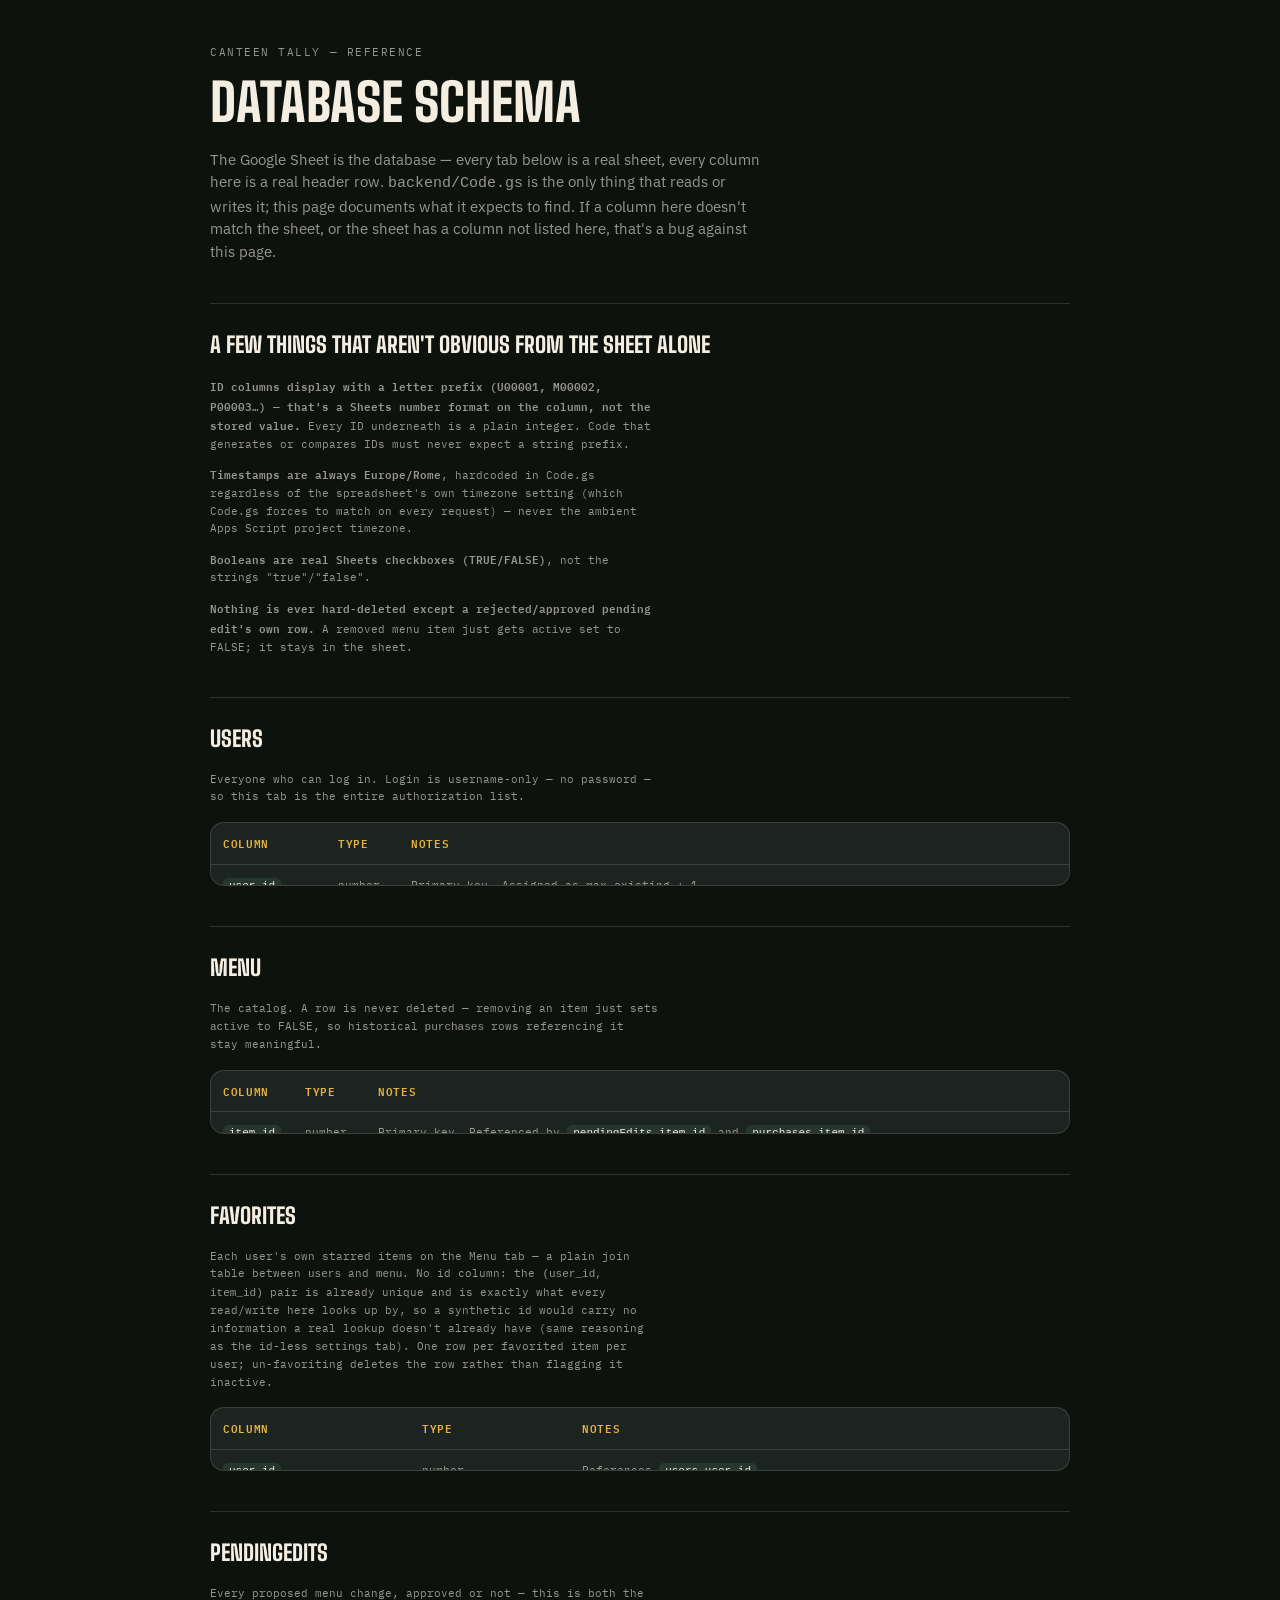
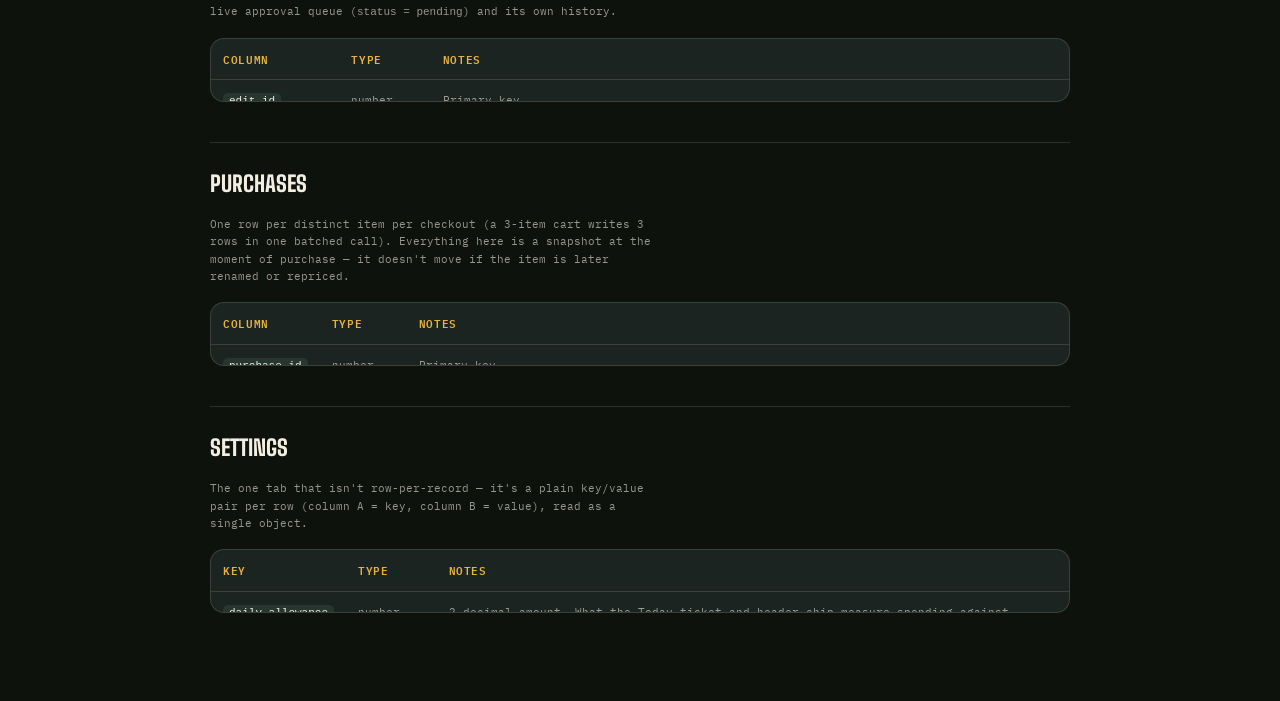
==== commit 2f054ca8: "Favourites, refresh-spin fix, tab title, desktop layout cache-busting New: favourites. Schema additi" ====
--- a/db-schema.html
+++ b/db-schema.html
@@ -4,11 +4,11 @@
   <meta charset="utf-8" />
   <meta name="viewport" content="width=device-width, initial-scale=1" />
   <title>Canteen Tally — Database Schema</title>
-  <link rel="stylesheet" href="css/tokens.css" />
-  <link rel="stylesheet" href="css/base.css" />
-  <link rel="stylesheet" href="css/components.css" />
-  <link rel="stylesheet" href="css/layout.css" />
-  <link rel="stylesheet" href="css/styleguide.css" />
+  <link rel="stylesheet" href="css/tokens.css?v=2" />
+  <link rel="stylesheet" href="css/base.css?v=2" />
+  <link rel="stylesheet" href="css/components.css?v=2" />
+  <link rel="stylesheet" href="css/layout.css?v=2" />
+  <link rel="stylesheet" href="css/styleguide.css?v=2" />
 </head>
 <body>
   <main class="sg-page">
@@ -81,6 +81,23 @@
             <tr><td><code>name</code></td><td>string</td><td>Editable by anyone via a pending edit (immediate if a superuser proposes it).</td></tr>
             <tr><td><code>price</code></td><td>number</td><td>2-decimal amount, in whatever currency <code>settings.currency</code> is currently set to — there's no per-item currency.</td></tr>
             <tr><td><code>active</code></td><td>boolean</td><td>FALSE once removed. <code>getMenu</code> filters these out by default; Admin's bundle asks for them too, so a still-pending edit against an already-removed item can still show its last known name/price.</td></tr>
+          </tbody>
+        </table>
+      </div>
+    </section>
+
+    <!-- ===================== FAVORITES ===================== -->
+    <section class="sg-section">
+      <h2 class="sg-section__title">favorites</h2>
+      <p class="sg-block__note">Each user's own starred items on the Menu tab — a plain join table between <code>users</code> and <code>menu</code>. No id column: the <code>(user_id, item_id)</code> pair is already unique and is exactly what every read/write here looks up by, so a synthetic id would carry no information a real lookup doesn't already have (same reasoning as the id-less <code>settings</code> tab). One row per favorited item per user; un-favoriting deletes the row rather than flagging it inactive.</p>
+      <div class="sg-demo sg-demo--flush">
+        <table class="sg-table">
+          <thead>
+            <tr><th>Column</th><th>Type</th><th>Notes</th></tr>
+          </thead>
+          <tbody>
+            <tr><td><code>user_id</code></td><td>number</td><td>References <code>users.user_id</code>.</td></tr>
+            <tr><td><code>item_id</code></td><td>number</td><td>References <code>menu.item_id</code>.</td></tr>
           </tbody>
         </table>
       </div>
--- a/css/base.css
+++ b/css/base.css
@@ -97,6 +97,16 @@
   margin-left: auto;
 }
 
+/* !important is the one deliberate exception to "let specificity/order
+   decide" in this codebase: this utility exists specifically to force an
+   element hidden regardless of whatever display value its own component
+   class sets (e.g. .btn's display:inline-flex, loaded after this file) —
+   without it, a same-specificity single-class rule loses to the later
+   stylesheet on source order alone. */
+.u-hidden {
+  display: none !important;
+}
+
 .u-visually-hidden {
   position: absolute;
   width: 1px;
--- a/css/components.css
+++ b/css/components.css
@@ -118,6 +118,21 @@
   color: var(--color-paper);
 }
 
+/* Refresh button while its request is in flight — spins the icon instead
+   of (or as well as) the usual disabled dimming, since an icon-only button
+   has no label to swap to "Refreshing…". */
+@keyframes icon-spin {
+  from {
+    transform: rotate(0deg);
+  }
+  to {
+    transform: rotate(360deg);
+  }
+}
+.is-spinning svg {
+  animation: icon-spin 0.6s linear infinite;
+}
+
 /* ---------------------------------------------------------------------- *
  * Badges / chips — small state labels, never used as the accent color.
  * .badge--pending   dashed paprika  — a queued, unapproved change
@@ -391,6 +406,13 @@
   margin-right: 6px;
 }
 
+/* Same treatment for a proposed rename. */
+.row__name-was {
+  color: var(--color-text-lo);
+  text-decoration: line-through;
+  margin-right: 6px;
+}
+
 /* Summary line inside the Menu tab's inline review sheet and the Admin
    approval list — item name and its price (or price diff) on one row.
    The category itself isn't shown here: the review sheet's title already
@@ -443,11 +465,6 @@
    against the muted proposer text around it. */
 .approval-row__category {
   color: var(--color-paprika-strong);
-}
-
-.approval-row__diff {
-  font-size: var(--text-sm);
-  font-weight: 500;
 }
 
 .approval-row__actions {
@@ -491,6 +508,30 @@
   font-size: 11px;
   font-weight: 600;
   flex-shrink: 0;
+}
+
+/* The leading star toggle on a Menu row — deliberately not a .btn--icon
+   (no circular border/background): it's a plain leading glyph, not a
+   distinct action button, so it should read as lightweight as the row
+   title next to it. */
+.star-btn {
+  display: inline-flex;
+  align-items: center;
+  justify-content: center;
+  width: 22px;
+  height: 22px;
+  flex-shrink: 0;
+  color: var(--color-text-lo);
+  transition: color var(--duration-fast) var(--ease-standard), transform var(--duration-fast) var(--ease-standard);
+}
+.star-btn:hover {
+  color: var(--color-text-hi);
+}
+.star-btn:active {
+  transform: scale(0.88);
+}
+.star-btn--active {
+  color: var(--color-paprika);
 }
 
 /* ---------------------------------------------------------------------- *
@@ -667,6 +708,14 @@
 }
 .sheet__actions .btn {
   flex: 1;
+}
+
+/* confirmDialog — the on-brand replacement for the browser's native
+   confirm(), same sheet as everything else. */
+.confirm-dialog__message {
+  font-size: var(--text-sm);
+  color: var(--color-text-hi);
+  line-height: 1.5;
 }
 
 /* ---------------------------------------------------------------------- *
--- a/css/layout.css
+++ b/css/layout.css
@@ -54,6 +54,38 @@
     margin: var(--space-6) 0;
     border-radius: var(--radius-lg);
     box-shadow: 0 40px 80px -40px rgba(0, 0, 0, 0.7);
+  }
+}
+
+/* A real desktop window, not just a wider phone — the floating card look
+   above is right for a phone or tablet held in the hand, but at real
+   desktop widths it just reads as a small app stuck in the middle of a lot
+   of empty browser chrome. Past this point, the shell's background fills
+   the window; the content inside it (header/screen/nav/cart bar) stays
+   capped at a comfortable reading width and centered, rather than
+   stretching every row edge-to-edge across an ultrawide window. */
+@media (min-width: 900px) {
+  .app-shell {
+    max-width: none;
+    height: 100vh;
+    height: 100svh;
+    margin: 0;
+    border-radius: 0;
+    box-shadow: none;
+  }
+
+  .app-header,
+  .screen {
+    max-width: 720px;
+    margin-left: auto;
+    margin-right: auto;
+  }
+
+  .nav,
+  .cart-dock {
+    max-width: 720px;
+    margin-left: auto;
+    margin-right: auto;
   }
 }
 
--- a/css/styleguide.css
+++ b/css/styleguide.css
@@ -100,8 +100,16 @@
   max-width: 340px;
 }
 
+/* Used to house the .nav demo below — .nav is position:absolute in the real
+   app, anchored to .app-shell (position:relative). Without an equivalent
+   positioned, sized container here, it escapes this demo box entirely and
+   sticks to the bottom of the actual browser viewport while the page
+   scrolls, instead of staying inside its demo frame. */
 .sg-demo--flush {
   padding: 0;
+  position: relative;
+  height: var(--nav-height);
+  overflow: hidden;
 }
 
 /* the sheet demo is shown inline on the page, not as a real overlay */
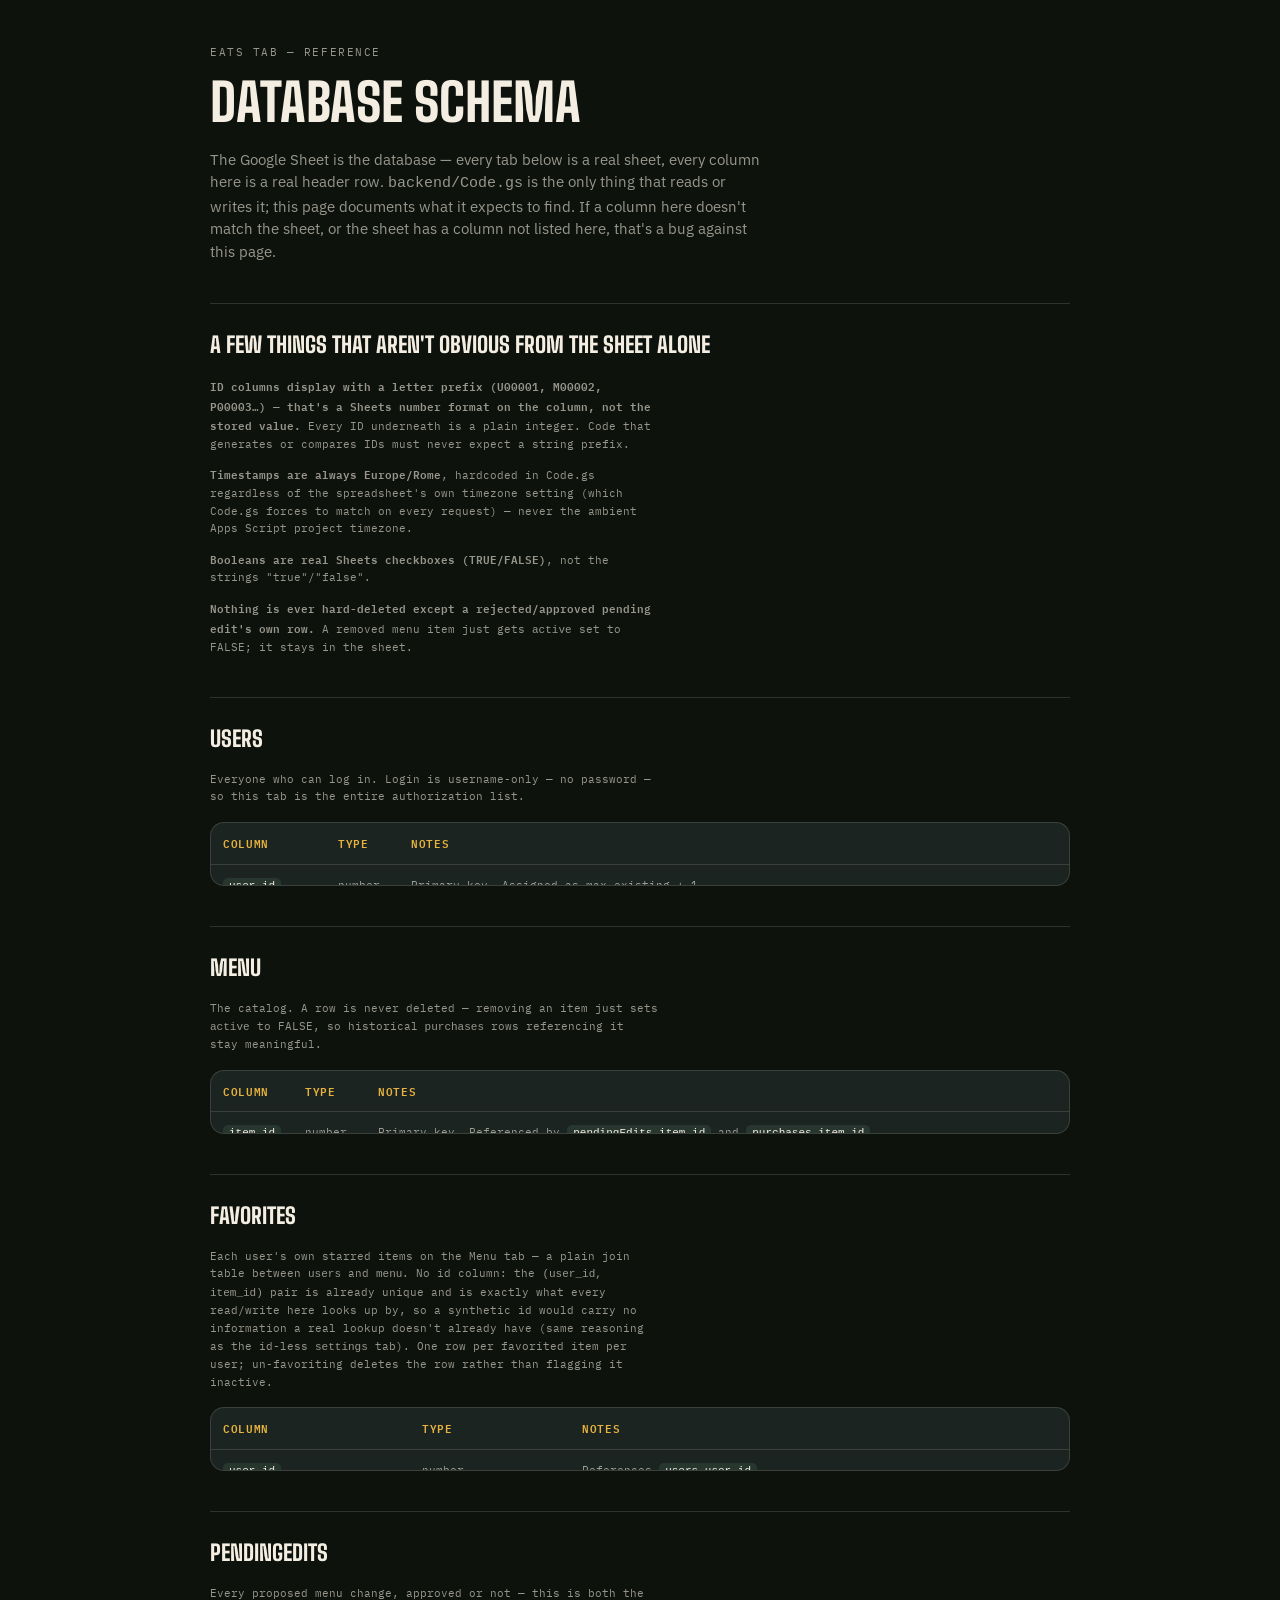
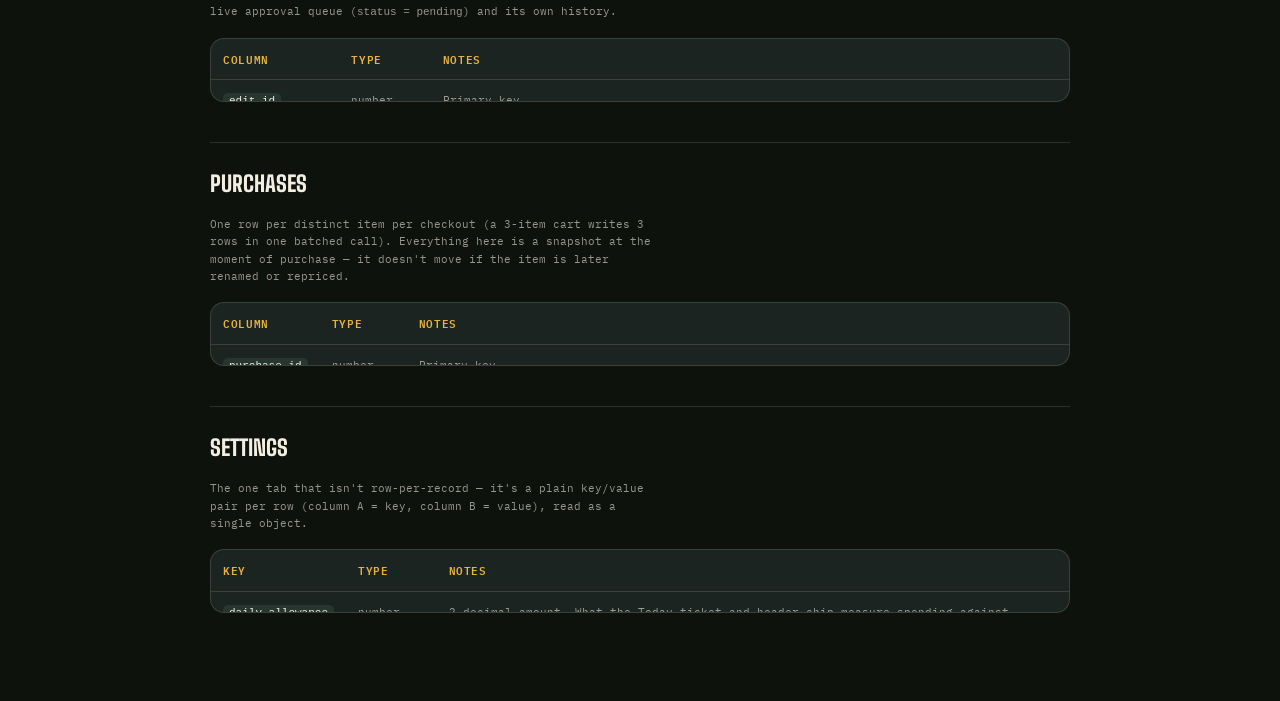
==== commit de745963: "Rename to eats Tab everywhere, instant-flip more actions, favourites refresh, cart projected remaini" ====
--- a/db-schema.html
+++ b/db-schema.html
@@ -3,7 +3,7 @@
 <head>
   <meta charset="utf-8" />
   <meta name="viewport" content="width=device-width, initial-scale=1" />
-  <title>Canteen Tally — Database Schema</title>
+  <title>eats Tab — Database Schema</title>
   <link rel="stylesheet" href="css/tokens.css?v=2" />
   <link rel="stylesheet" href="css/base.css?v=2" />
   <link rel="stylesheet" href="css/components.css?v=2" />
@@ -14,7 +14,7 @@
   <main class="sg-page">
 
     <div class="sg-intro">
-      <span class="sg-eyebrow">Canteen Tally — reference</span>
+      <span class="sg-eyebrow">eats Tab — reference</span>
       <h1>Database schema</h1>
       <p>
         The Google Sheet is the database — every tab below is a real sheet, every column here is a
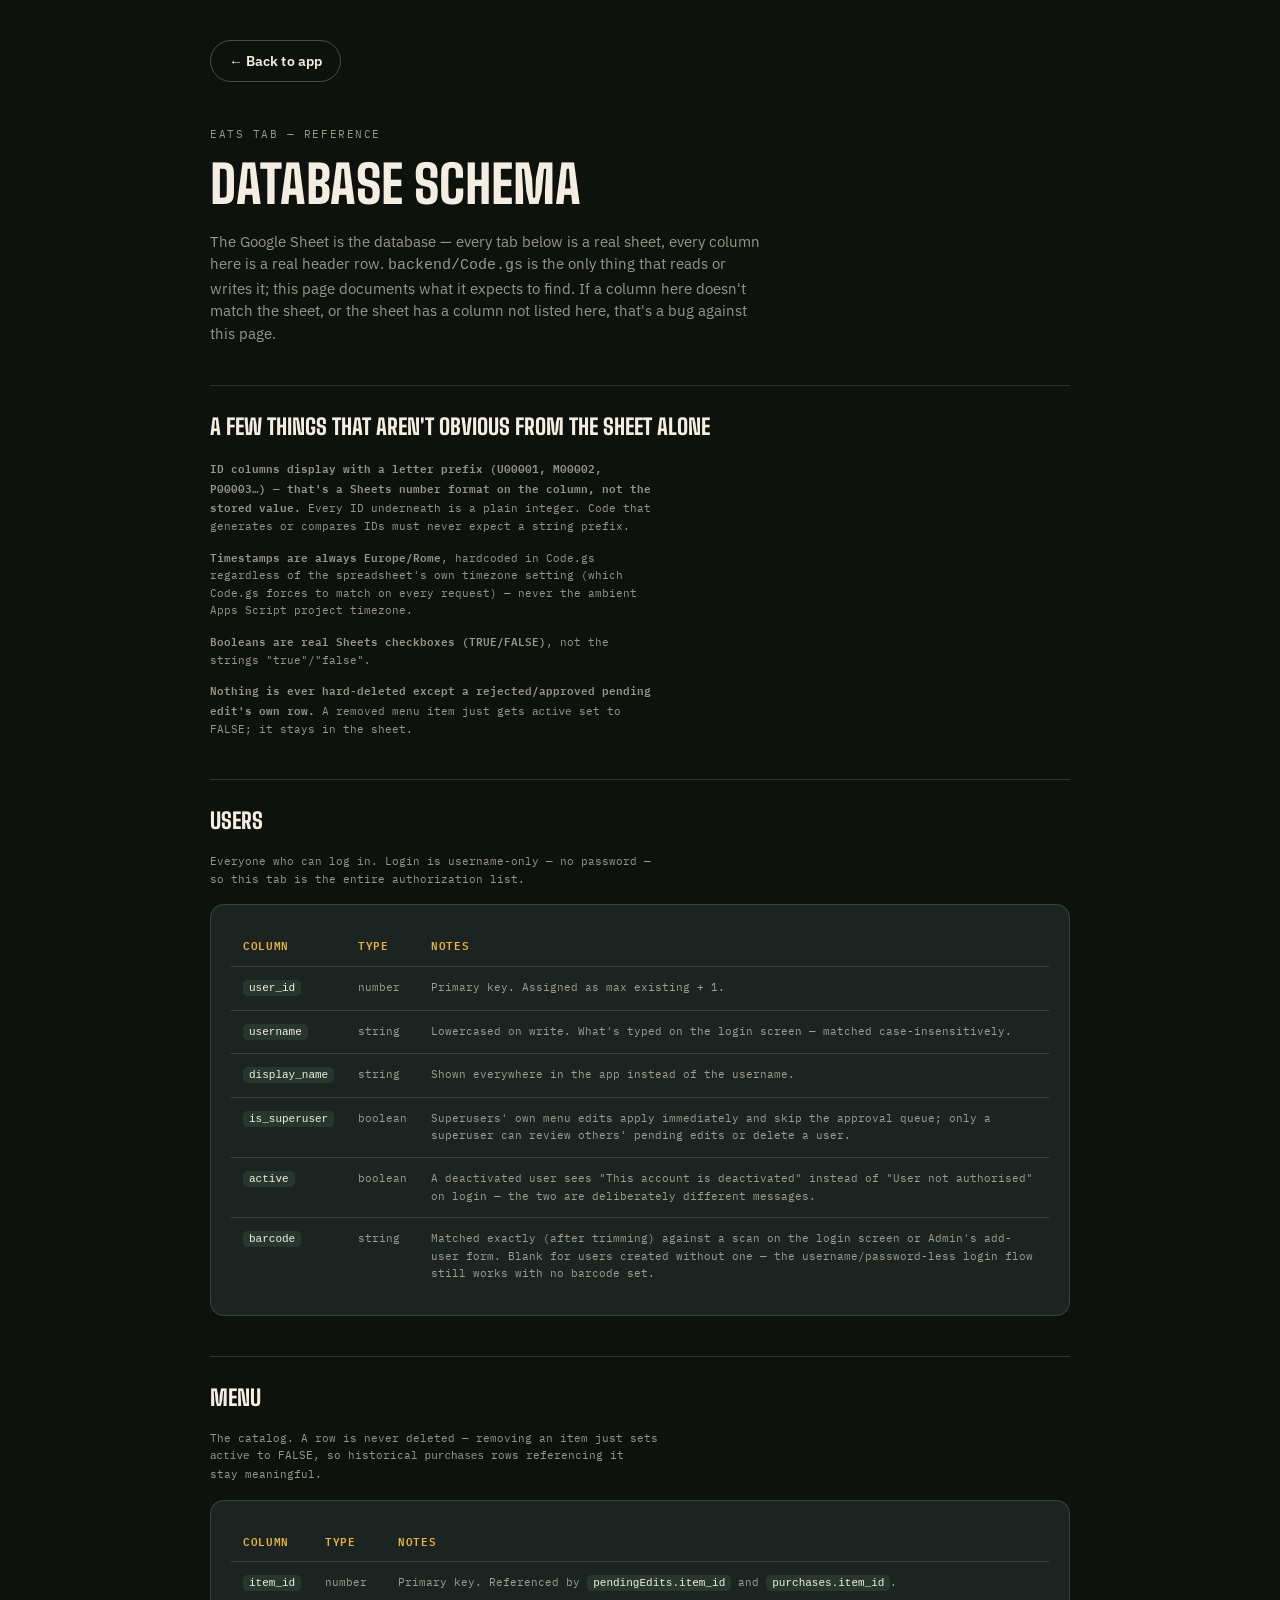
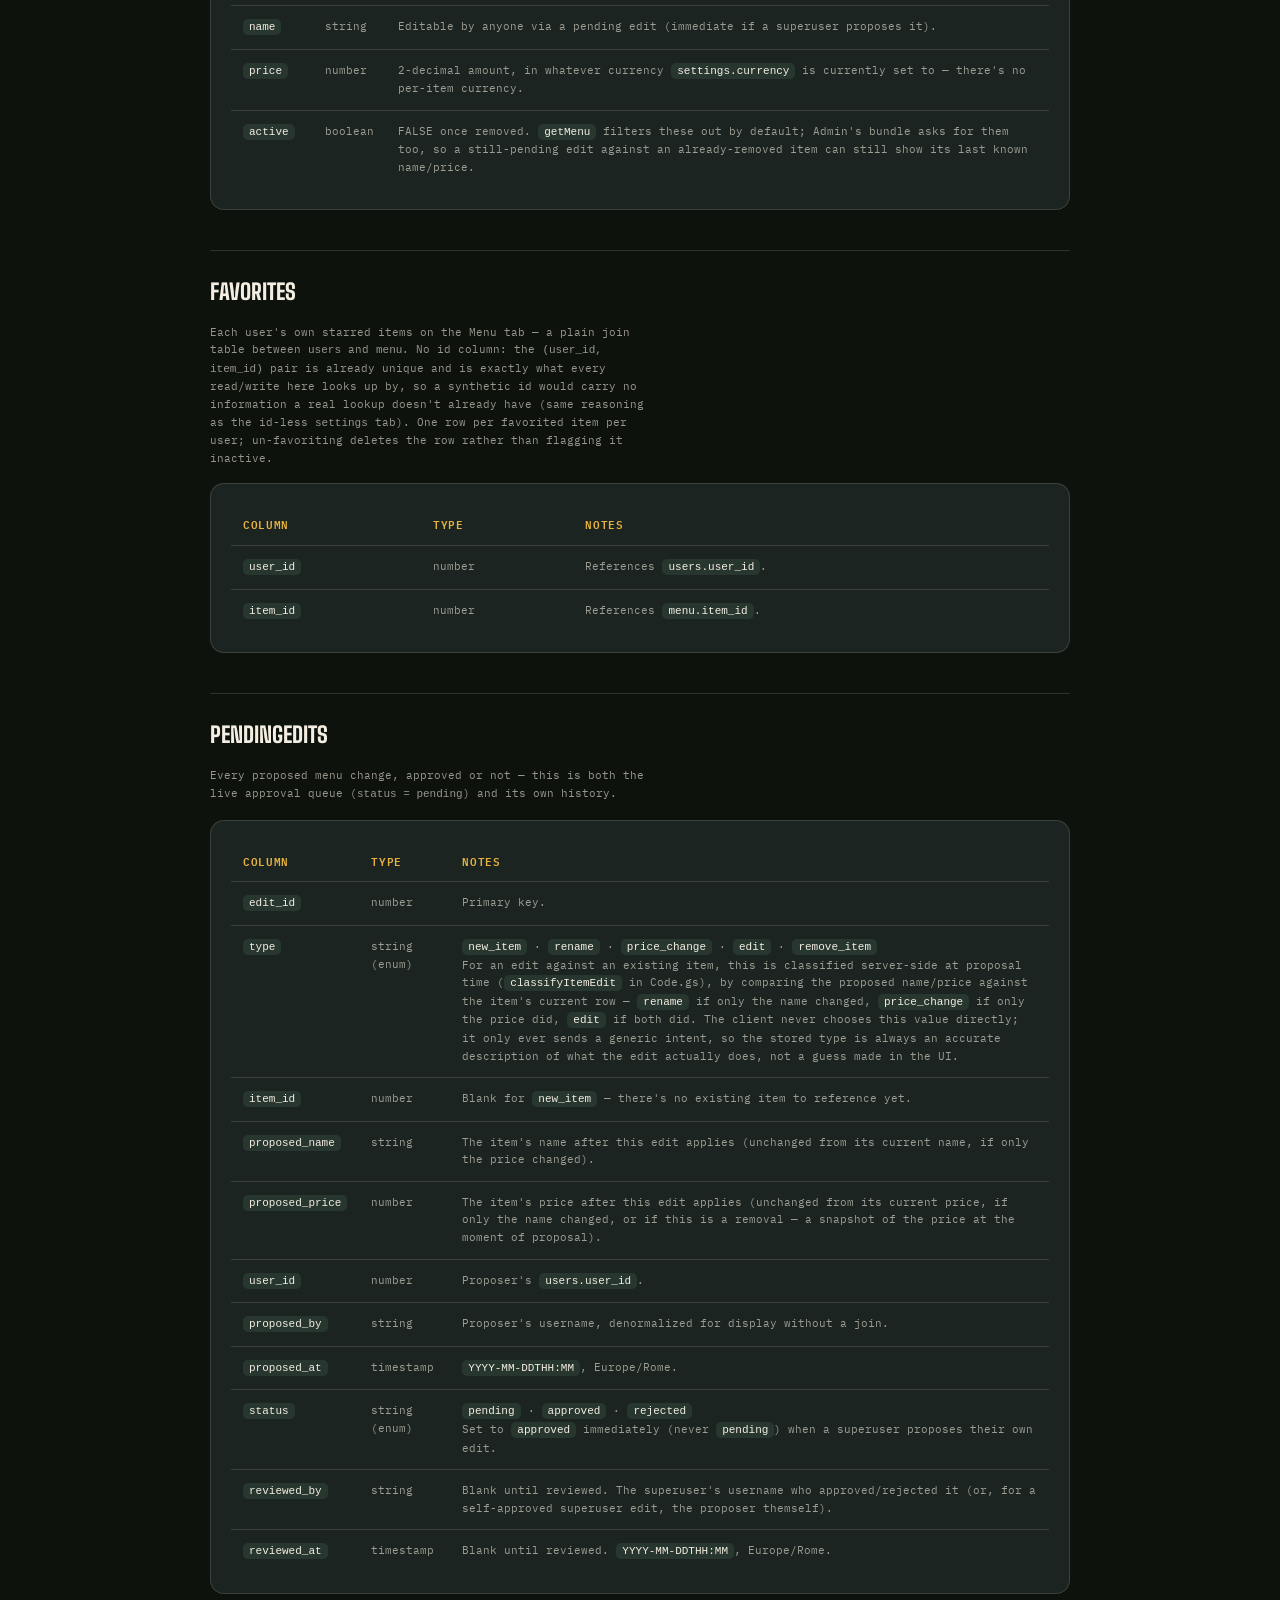
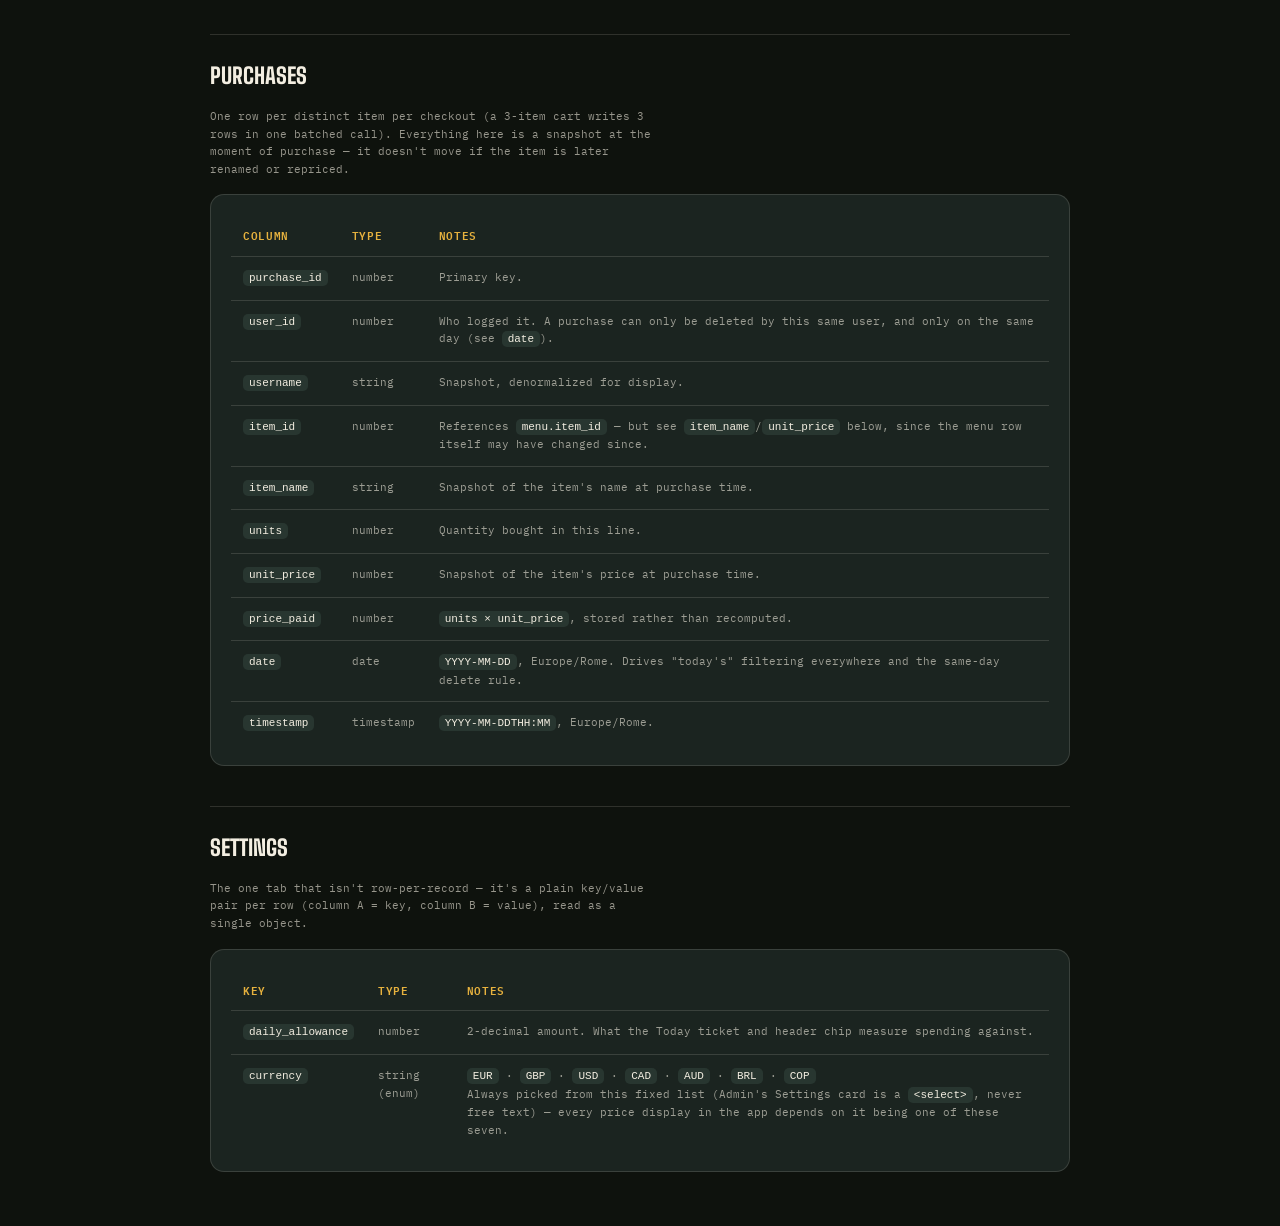
==== commit b6ce5550: "Fix barcode-scan review feedback - Admin add-user: drop the always-on "No barcode scanned" text, onl" ====
--- a/db-schema.html
+++ b/db-schema.html
@@ -6,12 +6,14 @@
   <title>eats Tab — Database Schema</title>
   <link rel="stylesheet" href="css/tokens.css?v=2" />
   <link rel="stylesheet" href="css/base.css?v=2" />
-  <link rel="stylesheet" href="css/components.css?v=2" />
+  <link rel="stylesheet" href="css/components.css?v=3" />
   <link rel="stylesheet" href="css/layout.css?v=2" />
-  <link rel="stylesheet" href="css/styleguide.css?v=2" />
+  <link rel="stylesheet" href="css/styleguide.css?v=3" />
 </head>
 <body>
   <main class="sg-page">
+
+    <a href="index.html" class="btn btn--outline sg-back">← Back to app</a>
 
     <div class="sg-intro">
       <span class="sg-eyebrow">eats Tab — reference</span>
@@ -51,7 +53,7 @@
     <section class="sg-section">
       <h2 class="sg-section__title">users</h2>
       <p class="sg-block__note">Everyone who can log in. Login is username-only — no password — so this tab is the entire authorization list.</p>
-      <div class="sg-demo sg-demo--flush">
+      <div class="sg-demo">
         <table class="sg-table">
           <thead>
             <tr><th>Column</th><th>Type</th><th>Notes</th></tr>
@@ -62,6 +64,7 @@
             <tr><td><code>display_name</code></td><td>string</td><td>Shown everywhere in the app instead of the username.</td></tr>
             <tr><td><code>is_superuser</code></td><td>boolean</td><td>Superusers' own menu edits apply immediately and skip the approval queue; only a superuser can review others' pending edits or delete a user.</td></tr>
             <tr><td><code>active</code></td><td>boolean</td><td>A deactivated user sees "This account is deactivated" instead of "User not authorised" on login — the two are deliberately different messages.</td></tr>
+            <tr><td><code>barcode</code></td><td>string</td><td>Matched exactly (after trimming) against a scan on the login screen or Admin's add-user form. Blank for users created without one — the username/password-less login flow still works with no barcode set.</td></tr>
           </tbody>
         </table>
       </div>
@@ -71,7 +74,7 @@
     <section class="sg-section">
       <h2 class="sg-section__title">menu</h2>
       <p class="sg-block__note">The catalog. A row is never deleted — removing an item just sets <code>active</code> to FALSE, so historical <code>purchases</code> rows referencing it stay meaningful.</p>
-      <div class="sg-demo sg-demo--flush">
+      <div class="sg-demo">
         <table class="sg-table">
           <thead>
             <tr><th>Column</th><th>Type</th><th>Notes</th></tr>
@@ -90,7 +93,7 @@
     <section class="sg-section">
       <h2 class="sg-section__title">favorites</h2>
       <p class="sg-block__note">Each user's own starred items on the Menu tab — a plain join table between <code>users</code> and <code>menu</code>. No id column: the <code>(user_id, item_id)</code> pair is already unique and is exactly what every read/write here looks up by, so a synthetic id would carry no information a real lookup doesn't already have (same reasoning as the id-less <code>settings</code> tab). One row per favorited item per user; un-favoriting deletes the row rather than flagging it inactive.</p>
-      <div class="sg-demo sg-demo--flush">
+      <div class="sg-demo">
         <table class="sg-table">
           <thead>
             <tr><th>Column</th><th>Type</th><th>Notes</th></tr>
@@ -107,7 +110,7 @@
     <section class="sg-section">
       <h2 class="sg-section__title">pendingEdits</h2>
       <p class="sg-block__note">Every proposed menu change, approved or not — this is both the live approval queue (<code>status = pending</code>) and its own history.</p>
-      <div class="sg-demo sg-demo--flush">
+      <div class="sg-demo">
         <table class="sg-table">
           <thead>
             <tr><th>Column</th><th>Type</th><th>Notes</th></tr>
@@ -147,7 +150,7 @@
     <section class="sg-section">
       <h2 class="sg-section__title">purchases</h2>
       <p class="sg-block__note">One row per distinct item per checkout (a 3-item cart writes 3 rows in one batched call). Everything here is a snapshot at the moment of purchase — it doesn't move if the item is later renamed or repriced.</p>
-      <div class="sg-demo sg-demo--flush">
+      <div class="sg-demo">
         <table class="sg-table">
           <thead>
             <tr><th>Column</th><th>Type</th><th>Notes</th></tr>
@@ -172,7 +175,7 @@
     <section class="sg-section">
       <h2 class="sg-section__title">settings</h2>
       <p class="sg-block__note">The one tab that isn't row-per-record — it's a plain key/value pair per row (column A = key, column B = value), read as a single object.</p>
-      <div class="sg-demo sg-demo--flush">
+      <div class="sg-demo">
         <table class="sg-table">
           <thead>
             <tr><th>Key</th><th>Type</th><th>Notes</th></tr>
--- a/css/components.css
+++ b/css/components.css
@@ -118,9 +118,24 @@
   color: var(--color-paper);
 }
 
+/* .btn--icon--text: the sort-field button's content is a short label (a
+   currency symbol, "A–Z", "ID") rather than a bare icon, so the fixed 30px
+   circle widens into a pill instead of clipping multi-character currency
+   symbols like "COL$". Same border/color chrome as .btn--icon otherwise. */
+.btn--icon--text {
+  width: auto;
+  min-width: 30px;
+  padding: 0 9px;
+  border-radius: var(--radius-pill);
+  font-family: var(--font-mono);
+  font-size: var(--text-2xs);
+  font-weight: 700;
+}
+
 /* Refresh button while its request is in flight — spins the icon instead
    of (or as well as) the usual disabled dimming, since an icon-only button
-   has no label to swap to "Refreshing…". */
+   has no label to swap to "Refreshing…". Sort direction reuses the same
+   rotate mechanics as a one-off flip rather than a continuous spin. */
 @keyframes icon-spin {
   from {
     transform: rotate(0deg);
@@ -131,6 +146,9 @@
 }
 .is-spinning svg {
   animation: icon-spin 0.6s linear infinite;
+}
+.is-flipped svg {
+  transform: rotate(180deg);
 }
 
 /* ---------------------------------------------------------------------- *
@@ -211,6 +229,14 @@
   flex: 1;
   height: 1px;
   background: var(--color-line);
+}
+
+/* Wraps a section header's action buttons (sort direction/field, refresh)
+   so they space out together as one group, in reading order left-to-right. */
+.section-divider__actions {
+  display: flex;
+  align-items: center;
+  gap: var(--space-2);
 }
 
 /* ---------------------------------------------------------------------- *
@@ -737,6 +763,7 @@
 }
 
 .field__input {
+  width: 100%;
   background: var(--color-ink-2);
   border: 1.5px solid var(--color-line-strong);
   border-radius: var(--radius-sm);
@@ -776,6 +803,96 @@
 .field__error {
   font-size: var(--text-xs);
   color: var(--color-critical-strong);
+}
+
+/* Menu's search field — a plain .field__input with a paprika clear (×)
+   button overlaid on the right, shown only once there's text to clear
+   (toggled via .u-hidden, not built/torn down each keystroke). */
+.search-field {
+  position: relative;
+}
+
+.search-field .field__input {
+  padding-right: 40px;
+}
+
+.search-field__clear {
+  position: absolute;
+  top: 50%;
+  right: 8px;
+  transform: translateY(-50%);
+  width: 26px;
+  height: 26px;
+  padding: 0;
+  border: none;
+  background: none;
+  display: flex;
+  align-items: center;
+  justify-content: center;
+  color: var(--color-paprika);
+}
+
+.search-field__clear:hover {
+  color: var(--color-paprika-strong);
+}
+
+/* Generic "icon inside a text field" wrapper — same geometry as
+   .search-field above, but named for reuse beyond the search box (the
+   barcode-scan button on login and Admin's add-user form). */
+.field--icon-input {
+  position: relative;
+}
+
+.field--icon-input .field__input {
+  padding-right: 40px;
+}
+
+.field__icon-btn {
+  position: absolute;
+  top: 50%;
+  right: 8px;
+  transform: translateY(-50%);
+  width: 26px;
+  height: 26px;
+  padding: 0;
+  border: none;
+  background: none;
+  display: flex;
+  align-items: center;
+  justify-content: center;
+  color: var(--color-text-lo);
+  cursor: pointer;
+}
+
+/* Gated behind (hover: hover) so a tap on a touchscreen — which has no real
+   "unhover" event — doesn't leave the icon stuck in its hover color until
+   something else on the page happens to be tapped. */
+@media (hover: hover) {
+  .field__icon-btn:hover {
+    color: var(--color-mustard);
+  }
+}
+
+/* Barcode scanner sheet body — a live camera feed inside the same bottom
+   sheet used everywhere else, rather than a separate full-screen modal. */
+.scanner {
+  display: flex;
+  flex-direction: column;
+  align-items: center;
+  gap: var(--space-3);
+}
+
+.scanner__video {
+  width: 100%;
+  aspect-ratio: 4 / 3;
+  background: var(--color-ink-2);
+  border-radius: var(--radius-sm);
+  object-fit: cover;
+}
+
+.scanner__hint {
+  font-size: var(--text-xs);
+  color: var(--color-text-lo);
 }
 
 /* switch used in Admin for is_superuser / active toggles */
--- a/css/styleguide.css
+++ b/css/styleguide.css
@@ -16,6 +16,14 @@
   display: flex;
   flex-direction: column;
   gap: var(--space-8);
+}
+
+/* These reference pages open in their own tab (see admin.js's Reference
+   card), which has no in-app navigation of its own — without this, the
+   only way back is the system back gesture, which on a standalone/installed
+   PWA closes the tab entirely instead of returning to the app underneath. */
+.sg-back {
+  align-self: flex-start;
 }
 
 .sg-eyebrow {
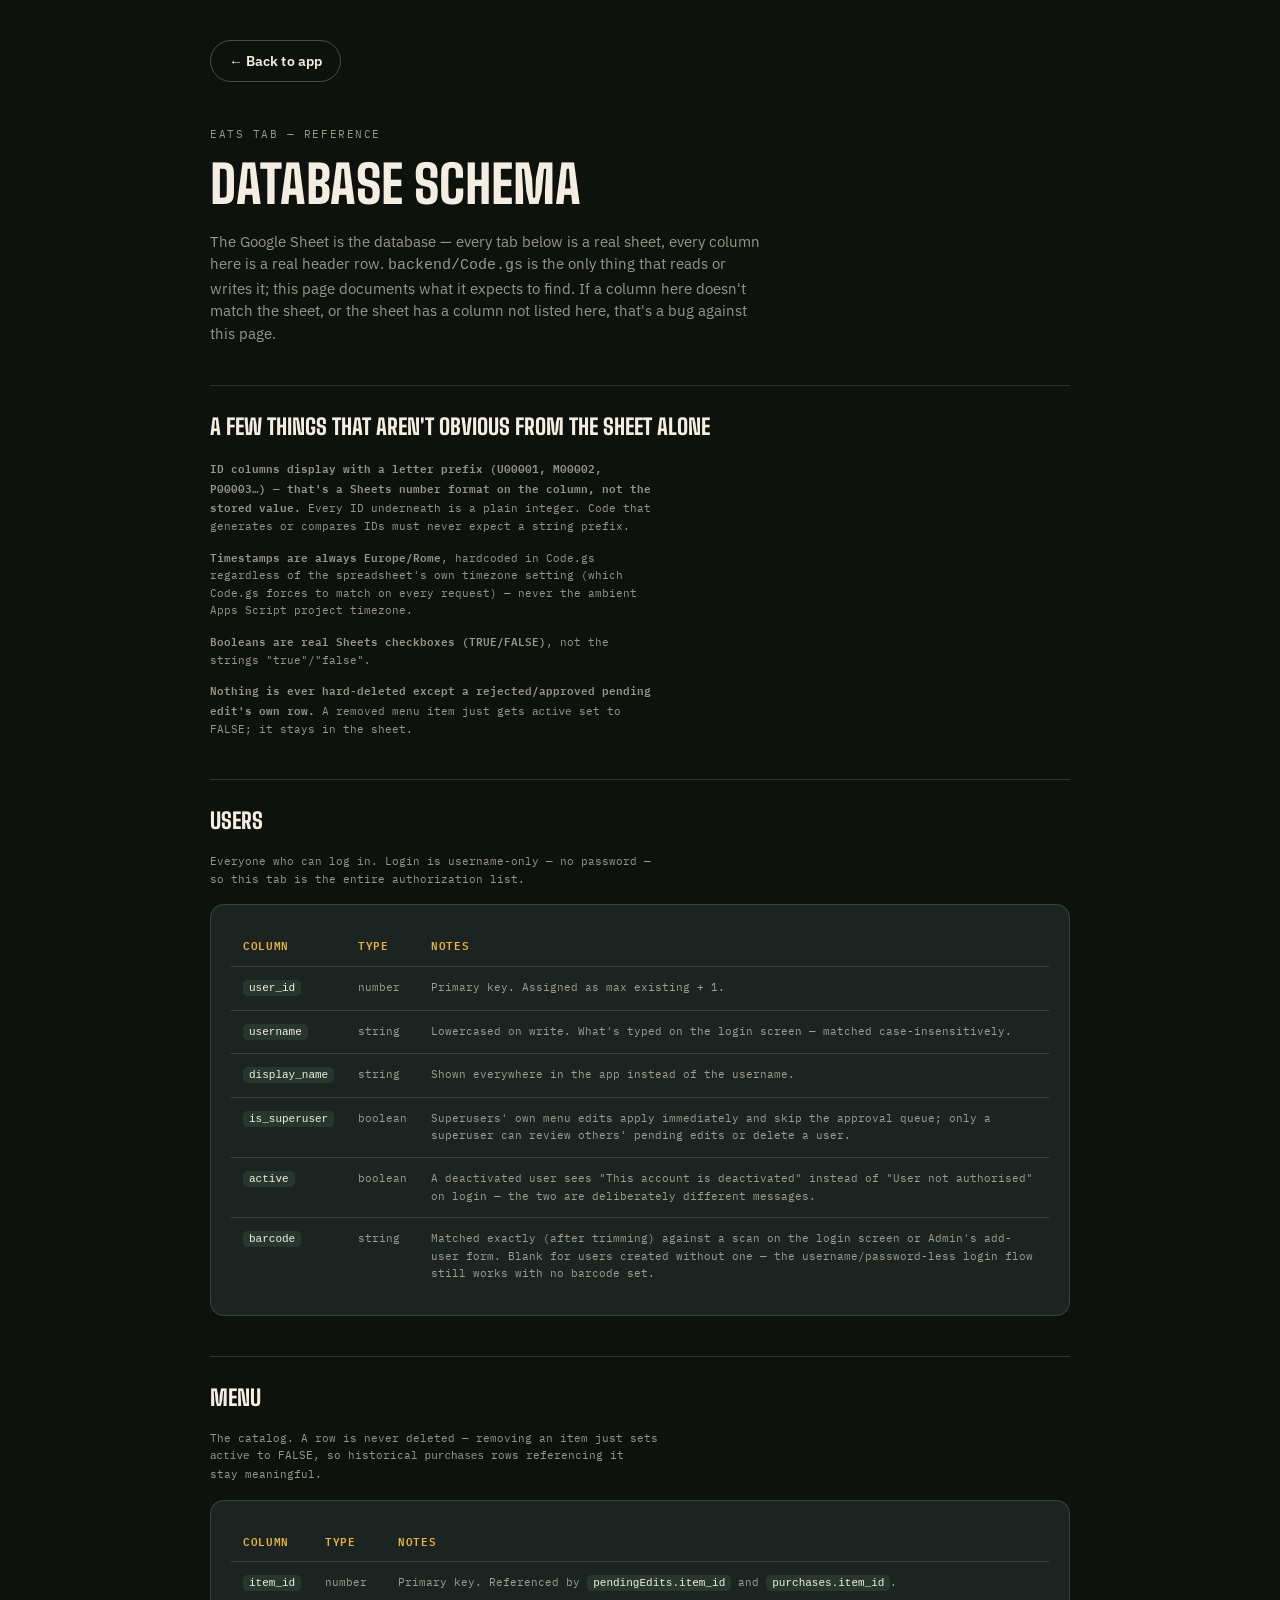
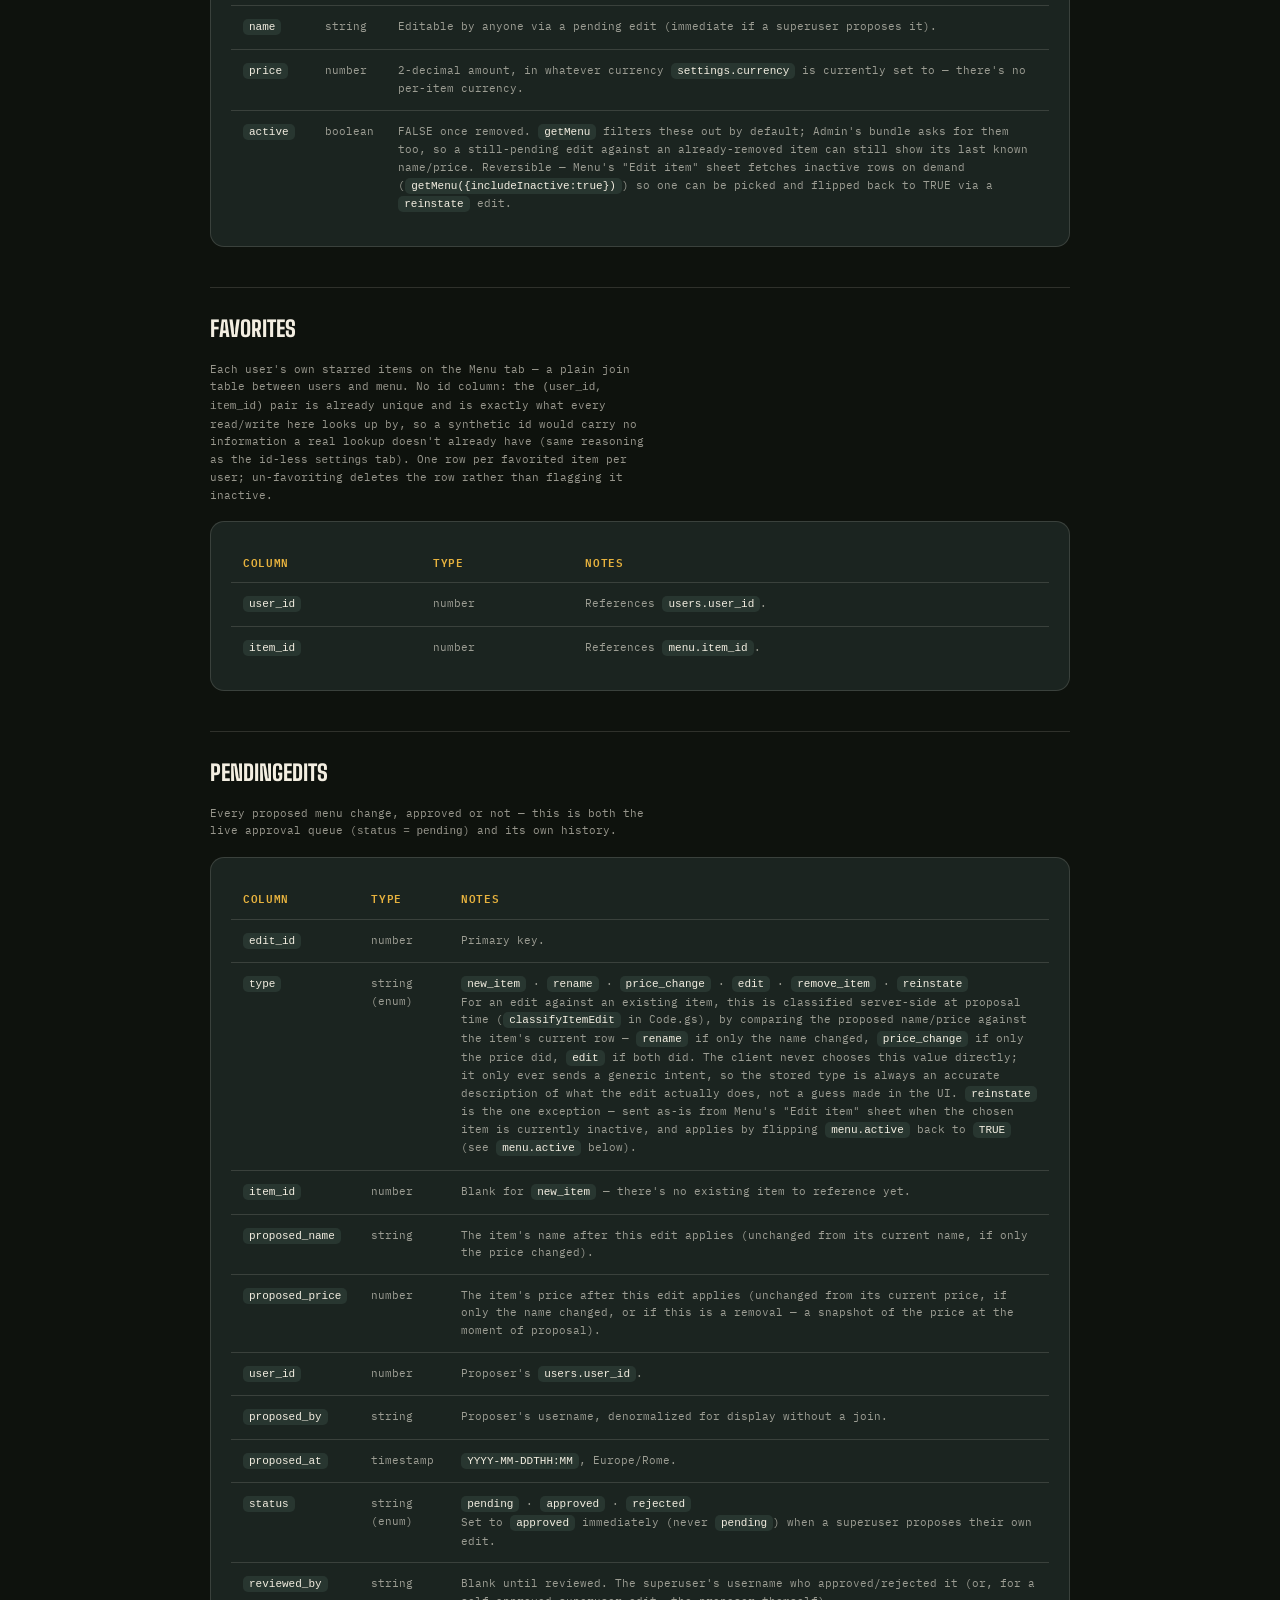
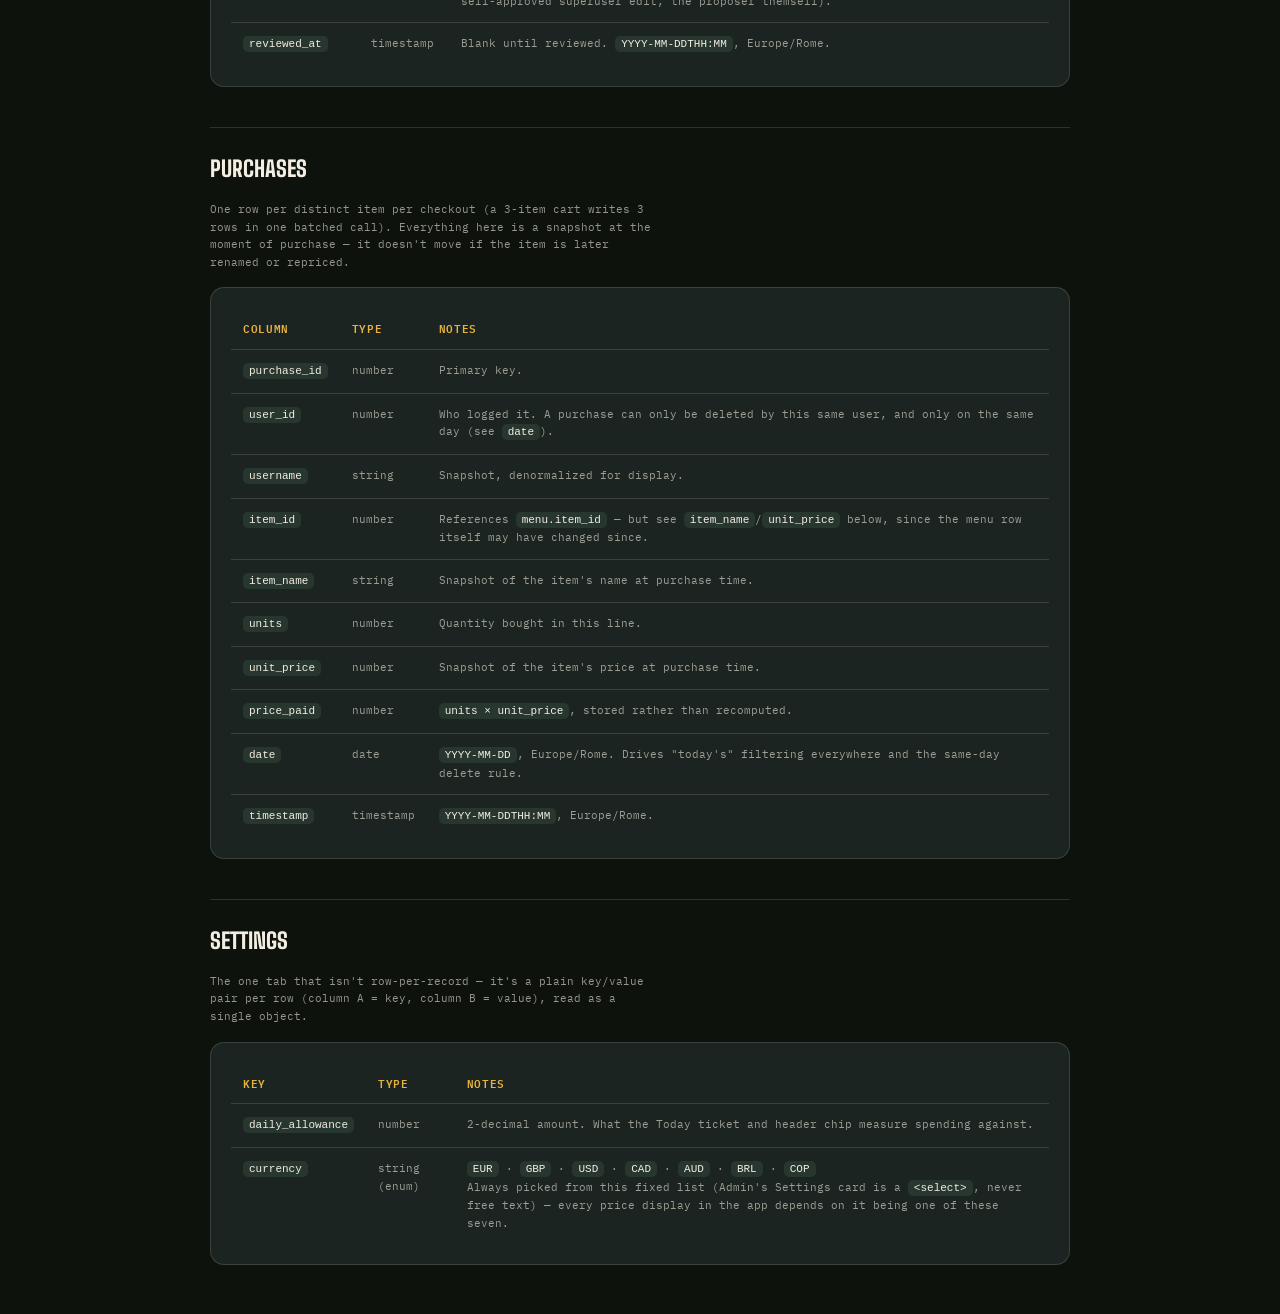
==== commit 2ab9ee57: "Replace per-row edit pencil with a single Edit item picker Menu's per-row "propose edit" pencil is g" ====
--- a/db-schema.html
+++ b/db-schema.html
@@ -6,7 +6,7 @@
   <title>eats Tab — Database Schema</title>
   <link rel="stylesheet" href="css/tokens.css?v=2" />
   <link rel="stylesheet" href="css/base.css?v=2" />
-  <link rel="stylesheet" href="css/components.css?v=3" />
+  <link rel="stylesheet" href="css/components.css?v=4" />
   <link rel="stylesheet" href="css/layout.css?v=2" />
   <link rel="stylesheet" href="css/styleguide.css?v=3" />
 </head>
@@ -83,7 +83,7 @@
             <tr><td><code>item_id</code></td><td>number</td><td>Primary key. Referenced by <code>pendingEdits.item_id</code> and <code>purchases.item_id</code>.</td></tr>
             <tr><td><code>name</code></td><td>string</td><td>Editable by anyone via a pending edit (immediate if a superuser proposes it).</td></tr>
             <tr><td><code>price</code></td><td>number</td><td>2-decimal amount, in whatever currency <code>settings.currency</code> is currently set to — there's no per-item currency.</td></tr>
-            <tr><td><code>active</code></td><td>boolean</td><td>FALSE once removed. <code>getMenu</code> filters these out by default; Admin's bundle asks for them too, so a still-pending edit against an already-removed item can still show its last known name/price.</td></tr>
+            <tr><td><code>active</code></td><td>boolean</td><td>FALSE once removed. <code>getMenu</code> filters these out by default; Admin's bundle asks for them too, so a still-pending edit against an already-removed item can still show its last known name/price. Reversible — Menu's "Edit item" sheet fetches inactive rows on demand (<code>getMenu({includeInactive:true})</code>) so one can be picked and flipped back to TRUE via a <code>reinstate</code> edit.</td></tr>
           </tbody>
         </table>
       </div>
@@ -120,13 +120,16 @@
             <tr>
               <td><code>type</code></td><td>string (enum)</td>
               <td>
-                <code>new_item</code> · <code>rename</code> · <code>price_change</code> · <code>edit</code> · <code>remove_item</code><br>
+                <code>new_item</code> · <code>rename</code> · <code>price_change</code> · <code>edit</code> · <code>remove_item</code> · <code>reinstate</code><br>
                 For an edit against an existing item, this is classified server-side at proposal time
                 (<code>classifyItemEdit</code> in Code.gs), by comparing the proposed name/price against
                 the item's current row — <code>rename</code> if only the name changed, <code>price_change</code>
                 if only the price did, <code>edit</code> if both did. The client never chooses this value
                 directly; it only ever sends a generic intent, so the stored type is always an accurate
                 description of what the edit actually does, not a guess made in the UI.
+                <code>reinstate</code> is the one exception — sent as-is from Menu's "Edit item" sheet when
+                the chosen item is currently inactive, and applies by flipping <code>menu.active</code> back
+                to <code>TRUE</code> (see <code>menu.active</code> below).
               </td>
             </tr>
             <tr><td><code>item_id</code></td><td>number</td><td>Blank for <code>new_item</code> — there's no existing item to reference yet.</td></tr>
--- a/css/components.css
+++ b/css/components.css
@@ -777,13 +777,36 @@
    14px edge. Drawing the arrow ourselves puts it at the same 14px the left
    side uses, and frees the browser's default arrow (which can't be
    repositioned) entirely. */
-select.field__input {
+select.field__input,
+.select-field {
   appearance: none;
   -webkit-appearance: none;
   background-image: url("data:image/svg+xml,%3Csvg xmlns='http://www.w3.org/2000/svg' width='10' height='6' viewBox='0 0 10 6'%3E%3Cpath d='M1 1l4 4 4-4' fill='none' stroke='rgba(243,238,225,0.6)' stroke-width='1.5' stroke-linecap='round' stroke-linejoin='round'/%3E%3C/svg%3E");
   background-repeat: no-repeat;
   background-position: right 14px center;
   padding-right: 34px;
+}
+
+/* .select-field — the app-styled <select> stand-in (see buildSelectField in
+   dom.js). Same field chrome and arrow as a real select; the button itself
+   only ever shows the current value, the actual picking happens in the
+   bottom sheet it opens (styled like everywhere else, not the browser's own
+   dropdown chrome, which no CSS here could reach anyway). */
+.select-field {
+  display: block;
+  width: 100%;
+  text-align: left;
+}
+
+.select-field__label {
+  display: block;
+  overflow: hidden;
+  text-overflow: ellipsis;
+  white-space: nowrap;
+}
+
+.select-field--placeholder .select-field__label {
+  color: var(--color-text-lo);
 }
 
 .field__input::placeholder {
@@ -1042,3 +1065,216 @@
     transform: translate(-50%, 0);
   }
 }
+
+/* ---------------------------------------------------------------------- *
+ * Share card — "Purchased today", exported as an image from the Today
+ * screen's share button, and reused as-is for the live page a shared
+ * read-only link opens. Its own self-contained visual block (not composed
+ * from .card/.ticket) since an exported PNG needs one fixed look regardless
+ * of what else is going on in the app's CSS.
+ * ---------------------------------------------------------------------- */
+
+.share-card {
+  width: 100%;
+  max-width: var(--app-max-width);
+  background: var(--color-ink);
+  border-radius: var(--radius-lg);
+  overflow: hidden;
+}
+
+.share-card__accent {
+  height: 6px;
+  width: 100%;
+  background: var(--color-paprika);
+}
+
+.share-card__body {
+  padding: 26px 30px;
+}
+
+.share-card__header {
+  display: flex;
+  align-items: center;
+  justify-content: space-between;
+}
+
+.share-card__logo {
+  height: 24px;
+  width: auto;
+}
+
+.share-card__date {
+  margin-top: 10px;
+  font-family: var(--font-mono);
+  font-size: var(--text-2xs);
+  letter-spacing: 0.1em;
+  text-transform: uppercase;
+  color: var(--color-text-lo);
+}
+
+.share-card__headline-block {
+  margin: 28px 0 18px;
+}
+
+.share-card__headline {
+  font-family: var(--font-display);
+  font-weight: 800;
+  font-size: 34px;
+  text-transform: uppercase;
+  color: var(--color-paper);
+  line-height: 1;
+}
+
+.share-card__headline-rule {
+  width: 44px;
+  height: 5px;
+  border-radius: 3px;
+  background: var(--color-mustard);
+  margin: 10px 0 12px;
+}
+
+.share-card__subheadline {
+  font-family: var(--font-mono);
+  font-size: var(--text-sm);
+  color: var(--color-text-lo);
+}
+
+.share-card__subheadline strong {
+  color: var(--color-mustard);
+}
+
+/* The ticket is just the purchases themselves — no allowance/remaining
+   figures anywhere on it, since this card gets shared with people who have
+   no reason to see someone's personal daily budget. The perforation is a
+   decorative overlay (not a real layout column) positioned with real room
+   to its right for each row's time/quantity, with the ticket's own
+   top/bottom edges as where its punched circles land. */
+.share-card__ticket {
+  position: relative;
+  margin-top: 20px;
+  background: var(--color-paper);
+  color: var(--color-text-ink);
+  border-radius: var(--radius-md);
+  padding: 18px 20px;
+  box-shadow: 0 0 0 1.5px rgba(210, 98, 44, 0.35);
+}
+
+.share-card__ticket-rows {
+  display: flex;
+  flex-direction: column;
+  gap: 12px;
+}
+
+.share-card__ticket-row {
+  display: flex;
+  align-items: flex-start;
+  gap: 10px;
+  font-family: var(--font-mono);
+}
+
+/* Wraps rather than truncates — this card's whole point is showing what
+   was actually bought, so a long name loses to nothing, not even its own
+   row staying on one line. */
+.share-card__ticket-row-name {
+  flex: 1;
+  min-width: 0;
+  font-size: var(--text-sm);
+  color: var(--color-text-ink);
+}
+
+/* Sits past the perforation (see .share-card__ticket-perf), with a real
+   margin on both sides of the line — never flush against it — so a wider
+   fallback font in the exported image can't push this text across it. */
+.share-card__ticket-row-meta {
+  flex-shrink: 0;
+  min-width: 84px;
+  padding-top: 1px;
+  text-align: right;
+  font-size: 11px;
+  color: var(--color-text-ink-lo);
+}
+
+.share-card__ticket-empty {
+  font-family: var(--font-mono);
+  font-size: var(--text-sm);
+  color: var(--color-text-ink-lo);
+}
+
+/* Right-edge tear-off perforation — same grammar as the real app's .ticket
+   (a dashed line with punched-circle notches), turned 90° so the notches
+   cut into the ticket's top/bottom edges instead of its left/right. Purely
+   decorative (absolutely positioned, not a real flex column) so it can
+   span the ticket's full rendered height regardless of row count, with
+   real room reserved after it — see .share-card__ticket-row-meta — instead
+   of squeezing the time/quantity column into a fixed sliver. */
+.share-card__ticket-perf {
+  position: absolute;
+  top: 0;
+  bottom: 0;
+  right: 108px;
+  width: 1px;
+  border-left: 2px dashed var(--color-line-ink);
+}
+
+.share-card__ticket-perf::before,
+.share-card__ticket-perf::after {
+  content: "";
+  position: absolute;
+  left: -7px;
+  width: 14px;
+  height: 14px;
+  background: var(--color-ink);
+  border-radius: 50%;
+}
+
+.share-card__ticket-perf::before {
+  top: -7px;
+}
+
+.share-card__ticket-perf::after {
+  bottom: -7px;
+}
+
+.share-card__footer {
+  margin-top: 26px;
+  text-align: center;
+  font-family: var(--font-mono);
+  font-size: var(--text-2xs);
+  letter-spacing: 0.12em;
+  text-transform: uppercase;
+  color: var(--color-text-lo);
+}
+
+.share-card__footer-rule {
+  height: 2px;
+  width: 40px;
+  background: var(--color-paprika);
+  margin: 0 auto 12px;
+  border-radius: 2px;
+}
+
+/* Off-screen mount used only while html-to-image captures the card — real
+   layout (an accurate capture needs the node actually laid out), just
+   never visible. A fixed width so the card renders at the same size
+   regardless of the viewport this happens to run in. */
+.share-card-stage {
+  position: fixed;
+  top: 0;
+  left: -9999px;
+  width: var(--app-max-width);
+  pointer-events: none;
+}
+
+/* The page a shared read-only link opens directly — no login, no nav, just
+   the card and a way into the real app. */
+.shared-page {
+  width: 100%;
+  max-width: var(--app-max-width);
+  min-height: 100vh;
+  min-height: 100svh;
+  padding: var(--space-6) var(--space-4);
+  display: flex;
+  flex-direction: column;
+  align-items: center;
+  gap: var(--space-5);
+}
